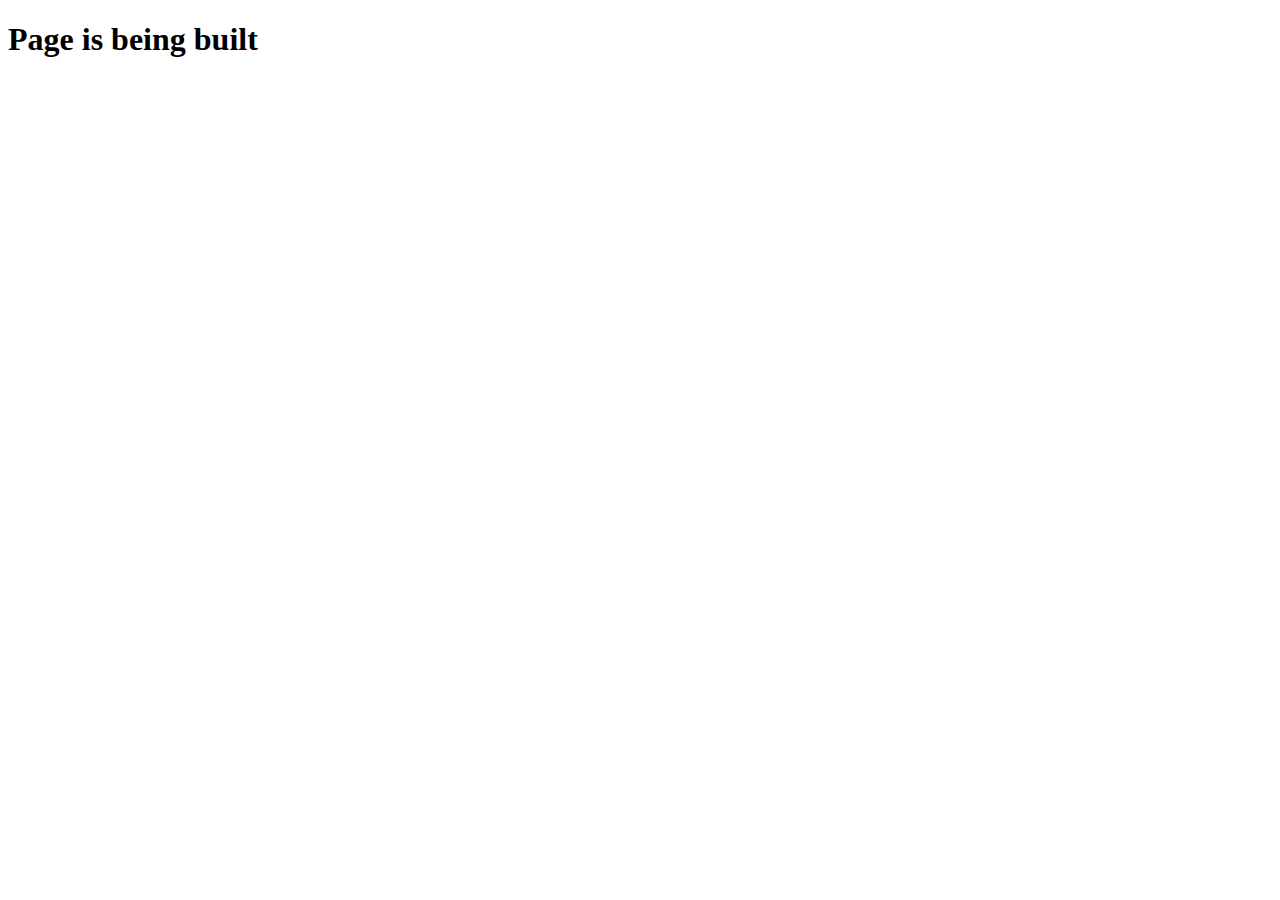
==== index.html @ 02e5e7a4 "Initial commit" ====
<!DOCTYPE html>
<html lang="en">
<head>
    <meta charset="UTF-8">
    <meta name="viewport" content="width=\, initial-scale=1.0">
    <title>Iris</title>
</head>
<body>
    <div class="container">
        <h1>Page is being built</h1>
    </div>
</body>
</html>
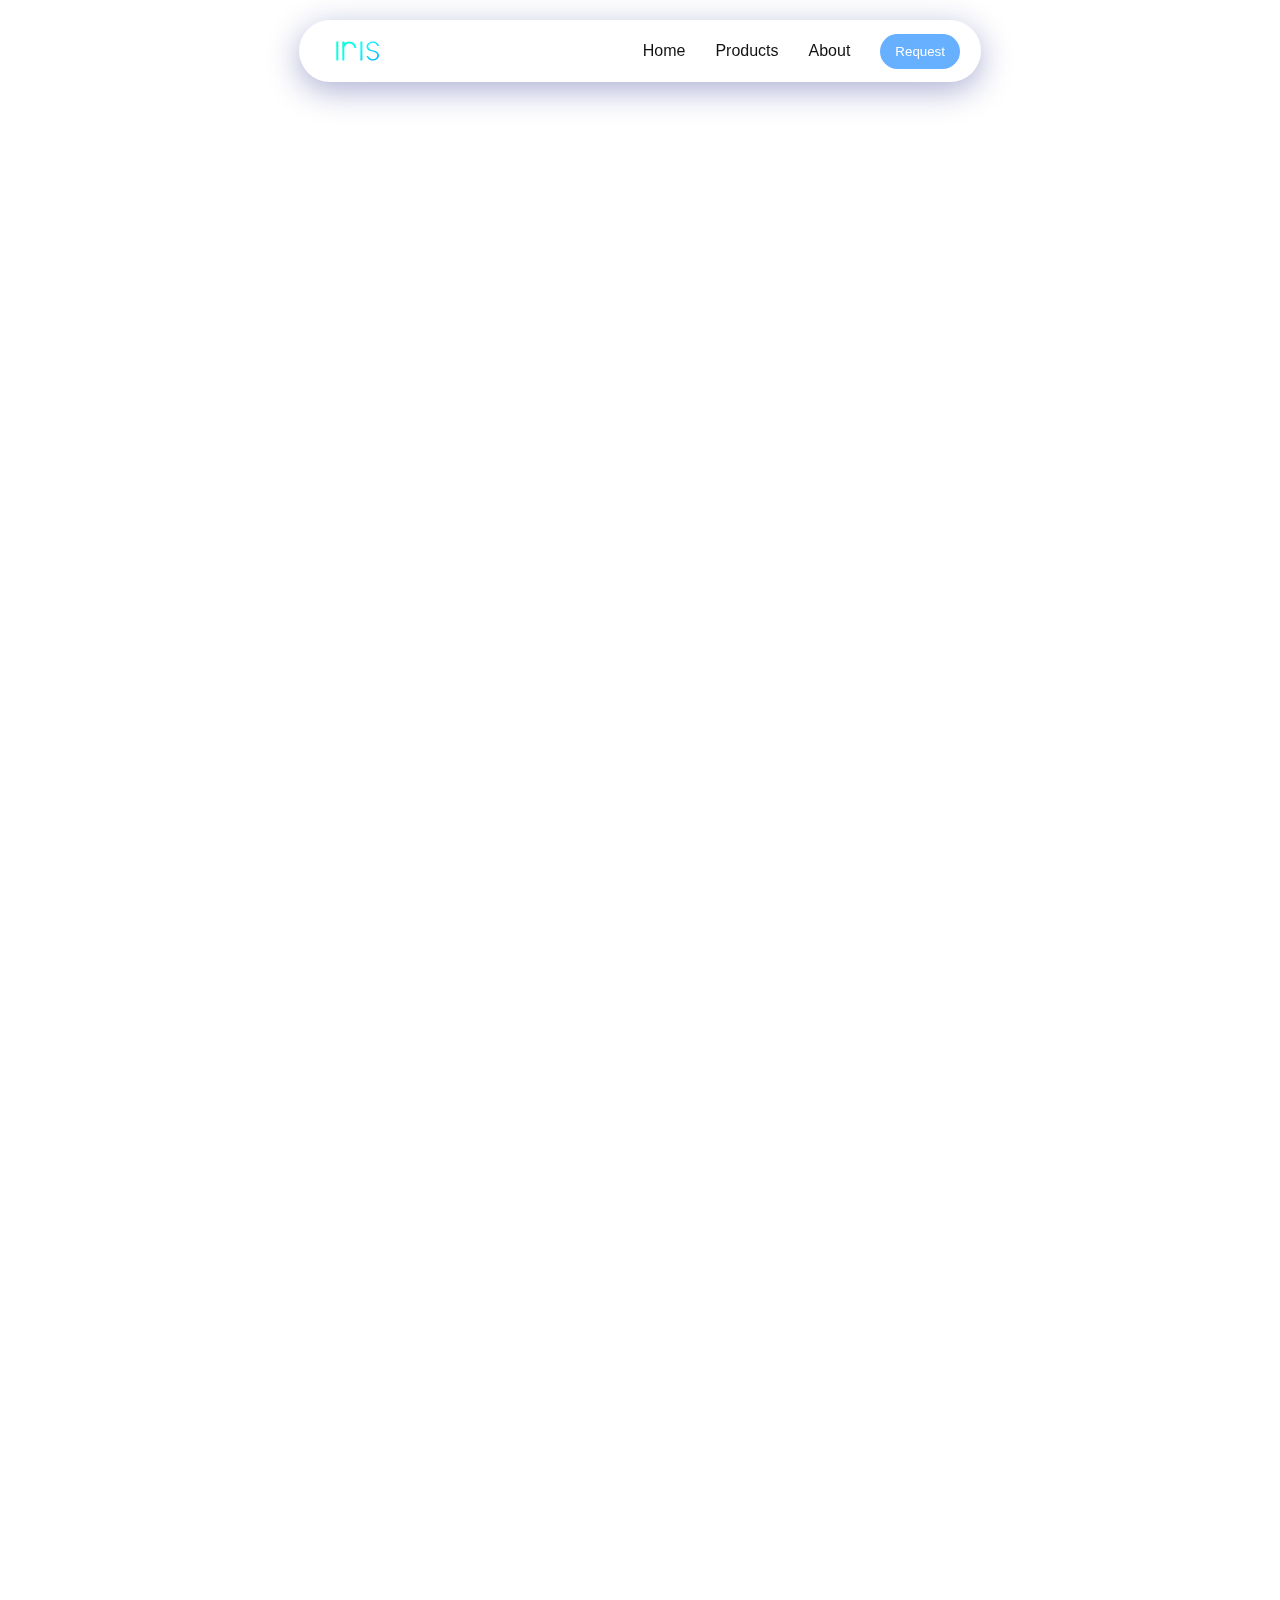
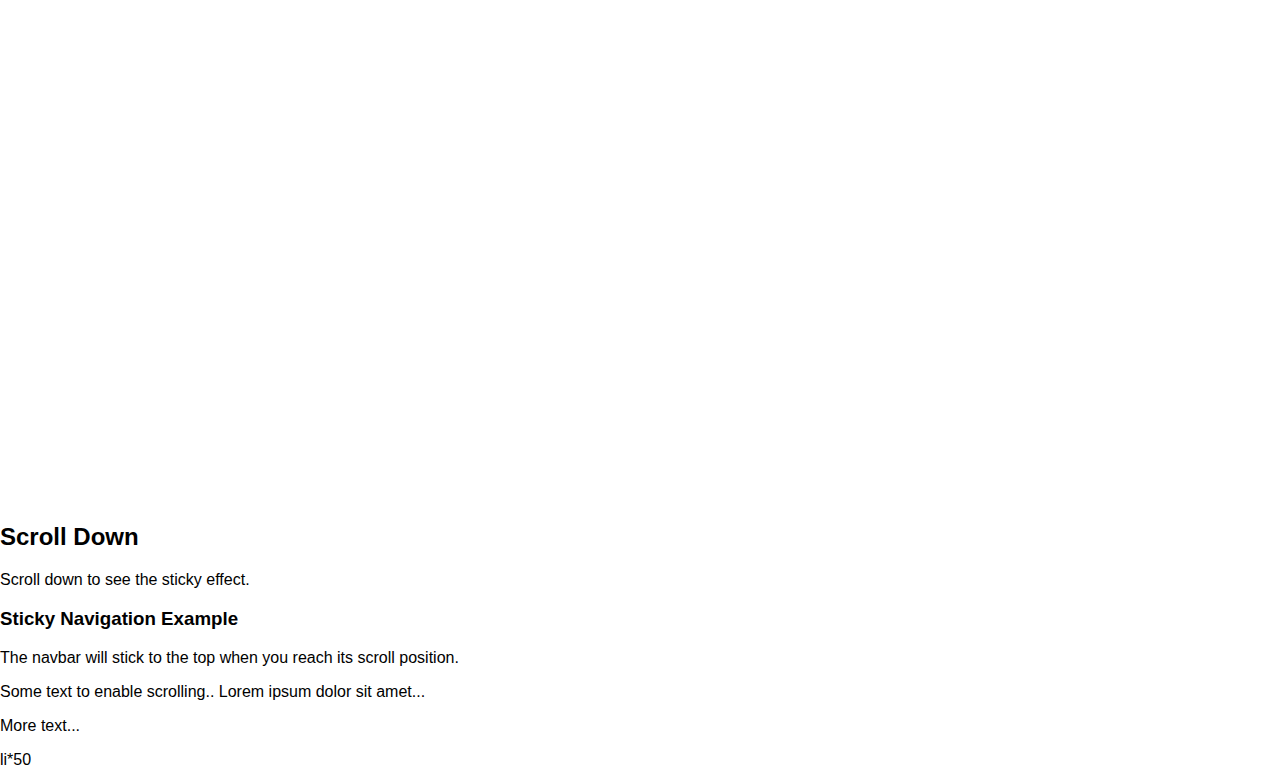
==== commit 95b97775: "feat:added Navbar" ====
--- a/index.html
+++ b/index.html
@@ -1,13 +1,44 @@
 <!DOCTYPE html>
 <html lang="en">
 <head>
-    <meta charset="UTF-8">
-    <meta name="viewport" content="width=\, initial-scale=1.0">
-    <title>Iris</title>
+  <meta charset="UTF-8">
+  <meta name="viewport" content="width=device-width, initial-scale=1.0">
+  <title>Home Page</title>
 </head>
 <body>
-    <div class="container">
-        <h1>Page is being built</h1>
-    </div>
+
+  <!-- Placeholder for the navbar -->
+  <div id="nav-placeholder"></div>
+
+  <!-- Header section -->
+  <div class="header">
+    <h2>Scroll Down</h2>
+    <p>Scroll down to see the sticky effect.</p>
+  </div>
+
+  <!-- Main content section -->
+  <div class="content">
+    <h3>Sticky Navigation Example</h3>
+    <p>The navbar will stick to the top when you reach its scroll position.</p>
+    <p>Some text to enable scrolling.. Lorem ipsum dolor sit amet...</p>
+    <p>More text...</p>
+    li*50
+  </div>
+
+  <script>
+    function loadNavbar() {
+      const xhr = new XMLHttpRequest();
+      xhr.open('GET', 'nav.html', true);
+      xhr.onreadystatechange = function () {
+        if (xhr.readyState === 4 && xhr.status === 200) {
+          document.getElementById('nav-placeholder').innerHTML = xhr.responseText;
+        }
+      };
+      xhr.send();
+    }
+
+    loadNavbar();  // Call this function to load the navbar when the page loads
+  </script>
+
 </body>
-</html>+</html>
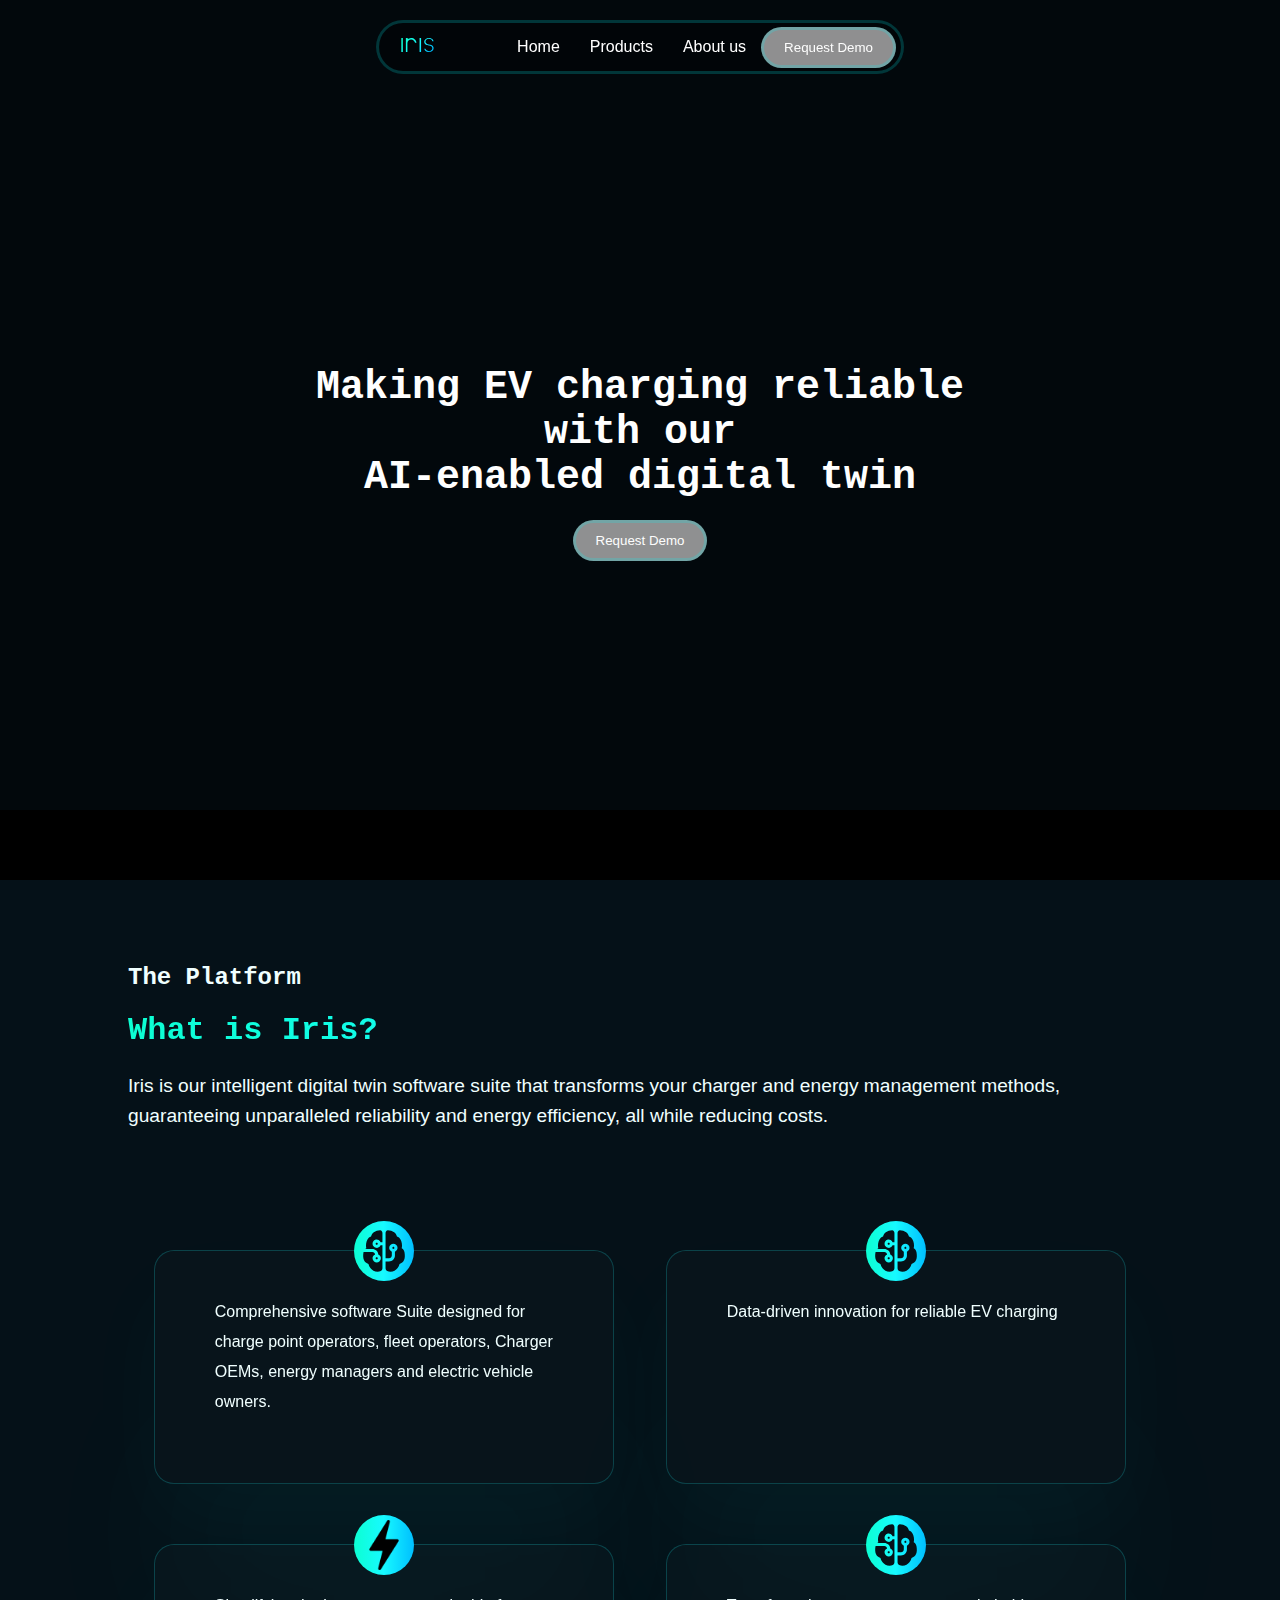
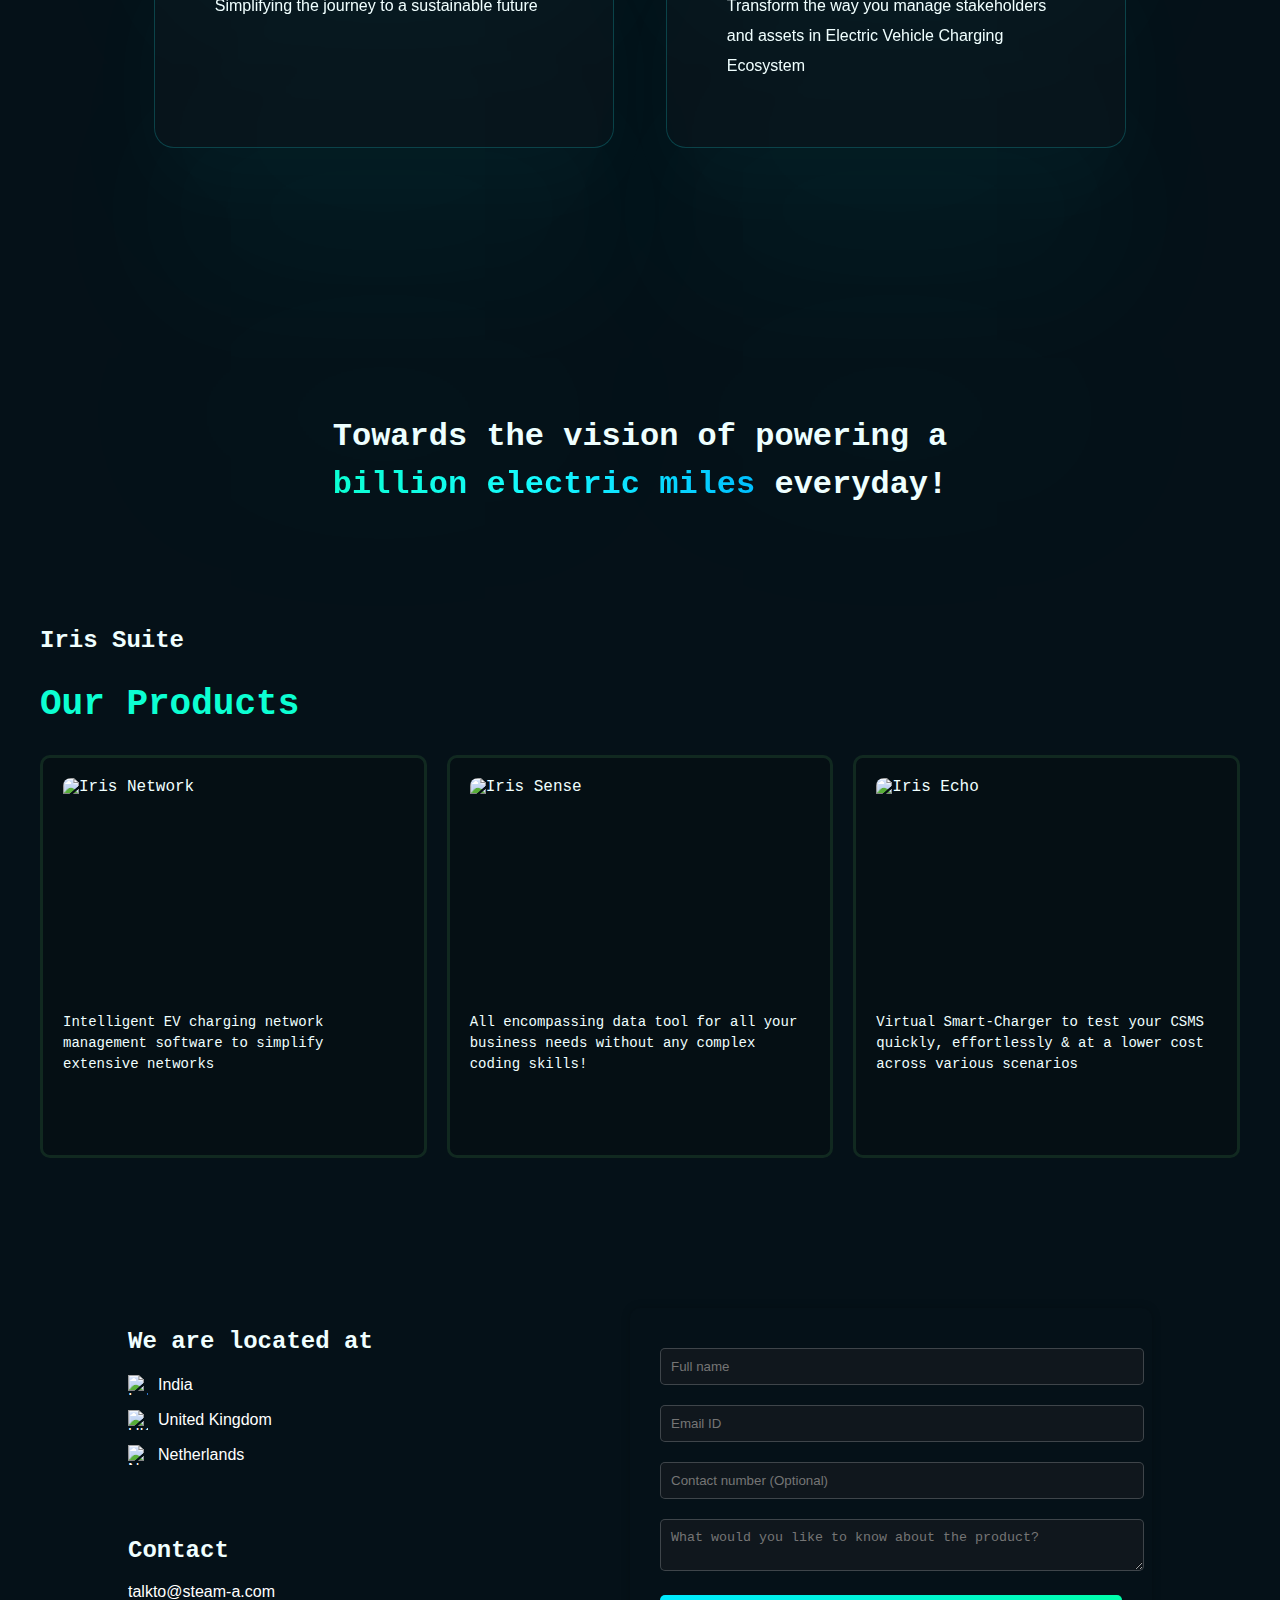
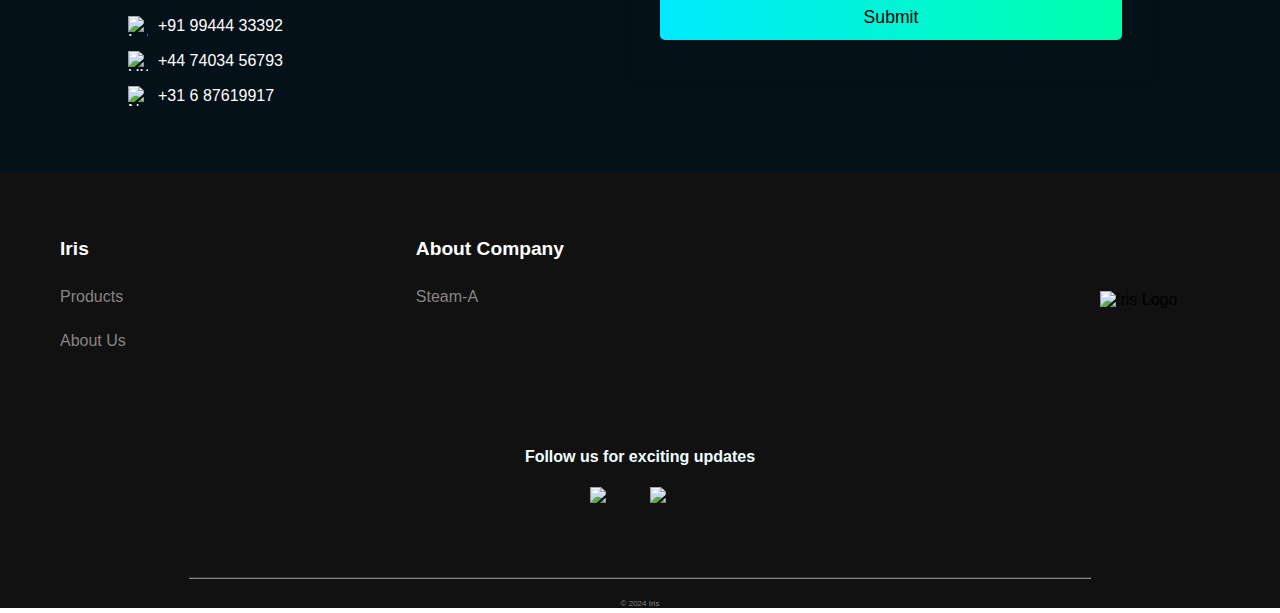
==== commit 2db6ab73: "initial" ====
--- a/index.html
+++ b/index.html
@@ -3,42 +3,760 @@
 <head>
   <meta charset="UTF-8">
   <meta name="viewport" content="width=device-width, initial-scale=1.0">
+  <style>
+    :root {
+      --primary-gradient: linear-gradient(90deg, rgb(12, 255, 210) 0%, rgb(23, 250, 255) 48.65%, rgb(0, 191, 255) 100%);
+      --font-heading: "IBM Plex Mono", monospace;
+      --font-body: "IBM Plex Sans", "IBM Plex Sans Placeholder", sans-serif;
+      --button-gradient: linear-gradient(135deg, #0cffd2 11%, rgb(23, 250, 255) 51.35%, rgb(0, 191, 255) 100%);
+      --font-line-spacing:30px;
+    }
+    body{
+      padding: 0;
+      margin: 0;
+      box-sizing: border-box;
+    }
+
+    .home-container {
+      
+      font-family: var(--font-body);
+      background-color: rgba(5,17,24,255);
+    }
+
+    .navbar {
+      position: fixed;
+      top: 20px;
+      left: 50%;
+      transform: translateX(-50%);
+      display: flex;
+      justify-content: space-between;
+      align-items: center;
+      background-color: rgba(0, 0, 0, 0.325);
+      border: solid;
+      border-color: rgba(2, 249, 254, 0.2);
+      backdrop-filter: blur(10px);
+      -webkit-backdrop-filter: blur(10px);
+      padding: 2px 5px;
+      border-radius: 50px;
+      width: 40%;
+      max-width: 1200px;
+      z-index: 1000;
+    }
+
+    .navbar-left img {
+      height: 30px;
+      width: auto;
+      padding: 5px;
+    }
+    .navbar-right {
+      display: flex;
+      align-items: center;
+    }
+
+    .navbar a {
+      text-decoration: none;
+      color: white;
+      padding: 10px 15px;
+      transition: color 0.3s ease;
+    }
+
+    .navbar a:hover {
+      color: rgba(16, 181, 226, 0.7);
+    }
+
+    .dropdown {
+      position: relative;
+      display: inline-block;
+    }
+
+    .dropdown > a::after {
+      font-size: 0.7em;
+      margin-left: 5px;
+    }
+
+    .dropdown-content {
+      display: none;
+      position: absolute;
+      background-color: rgba(255, 255, 255, 0.1);
+      backdrop-filter: blur(10px);
+      -webkit-backdrop-filter: blur(10px);
+      min-width: 160px;
+      box-shadow: 0 8px 32px 0 rgba(31, 38, 135, 0.37);
+      z-index: 1;
+      border-radius: 5px;
+      overflow: hidden;
+    }
+
+    .dropdown:hover .dropdown-content {
+      display: block;
+    }
+
+    .dropdown-content a {
+      color: white;
+      padding: 12px 16px;
+      text-decoration: none;
+      display: block;
+    }
+
+    .dropdown-content a:hover {
+      background-color: rgba(255, 255, 255, 0.2);
+    }
+
+    .request-button {
+    background-color: rgba(171, 171, 171, 0.836);
+    color: rgb(253, 253, 253);
+    border: none;
+    border: solid;
+    border-color: rgba(2, 249, 254, 0.2);
+    padding: 10px 20px;
+    border-radius: 50px;
+    cursor: pointer;
+    display: inline-flex;
+    align-items: center;
+    transition: all 0.3s ease;
+    overflow: hidden;
+    position: relative;
+  }
+
+  .request-button span {
+    display: inline-block;
+    transition: all 0.3s ease;
+  }
+
+  .request-button .icon {
+    opacity: 0;
+    width: 0;
+    margin-left: 0;
+    transition: all 0.3s ease;
+  }
+
+  .request-button:hover {
+    padding-right: 20px;
+    background-image: var(--button-gradient); 
+    }
+
+  .request-button:hover .icon {
+    opacity: 1;
+    width: 20px;
+    margin-left: 10px;
+  }
+
+
+    .hero-section {
+      position: relative;
+      height: 100vh;
+      width: 100%;
+      background-image: url('https://framerusercontent.com/images/oC0GHJxu7cD4LXmigSIcGUKL8M.png');
+      background-size: cover;
+      background-position: center;
+      background-repeat: no-repeat;
+      display: flex;
+      justify-content: center;
+      align-items: center;
+      text-align: center;
+    }
+
+    .hero-section::before {
+      content: "";
+      position: absolute;
+      top: 0;
+      left: 0;
+      width: 100%;
+      height: 100%;
+      background: rgba(0, 0, 0, 0.5);
+      z-index: 1;
+    }
+
+    .hero-section::after {
+      content: "";
+      position: absolute;
+      bottom: 0;
+      left: 0;
+      width: 100%;
+      height: 10%;
+      background: rgb(0, 0, 0);
+      z-index: 2;
+    }
+
+    .hero-content {
+      position: relative;
+      z-index: 3;
+      color: white;
+      text-align: center;
+      padding: 0 20%;
+      max-width: 80%;
+    }
+
+    .hero-content h1 {
+      font-size: 2.5rem;
+      margin-bottom: 20px;
+      font-family: var(--font-heading);
+    }
+
+  .content-section {
+  position: relative;
+  background-color: rgba(5,17,24,255);
+  padding: 5% 10%;
+  z-index: 3;
+  margin-top: -20px; /* To slightly overlap with hero-section */
+}
+
+.content-section p {
+  font-size: 1.2rem;
+}
+.content-section h1,h2{
+  font-family: var(--font-heading);
+  color: azure;
+}
+.content-section h1 {
+  font-family: var(--font-heading);
+  background: var(--primary-gradient); /* Apply the gradient */
+  -webkit-background-clip: text; /* Ensures gradient is clipped to text */
+  -webkit-text-fill-color: transparent; /* Make text color transparent to show the gradient */
+}
+
+.content-section p{
+  font-family: var(--font-body);
+  color: azure;
+  line-height: var(--font-line-spacing);
+}
+.product-container {
+  padding: 100px 0px;
+  display: grid;
+  grid-template-columns: repeat(2, 1fr);
+  row-gap: 60px;
+  justify-items: center; /* Center cards horizontally */
+}
+
+.product-card {
+  width: 70%;
+  background: rgba(211, 211, 211, 0.019); /* Glass effect */
+  backdrop-filter: blur(10px);
+  -webkit-backdrop-filter: blur(10px);
+  border-radius: 20px;
+  padding: 50px;
+  box-shadow: 0 41px 90px #08f8fe08, 0 164px 164px #08f8fe08, 0 368px 221px #08f8fe05, 0 655px 262px #08f8fe00, 0 1023px 287px #08f8fe00; /* New box shadow */
+  color: white;
+  transition: transform 0.3s ease;
+  line-height: var(--font-line-spacing);
+  border: 1px solid rgba(23, 250, 255, 0.2); /* Border color */
+}
+
+.product-card:hover {
+  transform: scale(1.05);
+}
+
+.card-icon {
+  width: max-content;
+  height: max-content;
+  margin: 0 auto 10px;
+  margin-top: -80px;
+  border-radius: 50%;
+  background-image: var(--primary-gradient);
+  display: flex;
+  justify-content: center;
+  align-items: center;
+}
+
+.card-icon img {
+  width: 50px;
+  height: 50px;
+  padding: 5px;
+}
+
+.card-content p {
+  font-size: 1rem;
+  padding: 0 10px;
+}
+.bus-container{
+  background-color: rgba(5,17,24,255);
+  padding: 80px 300px;
+  text-align: center;
+  font-family: var(--font-heading);
+  font-weight: 400;
+  line-height: 3rem;
+  color: azure;
+}
+.bus-container span{
+  font-family: var(--font-heading);
+  background: var(--primary-gradient); /* Apply the gradient */
+  -webkit-background-clip: text; /* Ensures gradient is clipped to text */
+  -webkit-text-fill-color: transparent; /* Make text color transparent to show the gradient */
+
+}
+
+      .suite-container {
+            max-width: 1200px;
+            margin: 0 auto;
+        }
+
+        .suite-title {
+            font-size: 24px;
+            margin-bottom: 10px;
+            font-family: var(--font-heading);
+            color: azure;
+        }
+
+        .suite-subtitle {
+            font-size: 36px;
+            color: #0cffd2;
+            margin-bottom: 30px;
+            font-family: var(--font-heading);
+            background-color: var(--primary-gradient);
+        }
+
+        .suite-cards {
+            display: flex;
+            gap: 20px;
+            justify-content: space-between;
+        }
+
+        .suite-card{
+            background-color: #0707072c;
+            border-radius: 10px;
+            padding: 20px;
+            width: calc(33.33% - 14px);
+            transition: all 0.3s ease;
+            display: flex;
+            flex-direction: column;
+            position: relative;
+            overflow: hidden;
+            border: solid;
+            border-color:rgba(72, 151, 84, 0.2);
+
+        }
+
+        .suite-card-content {
+            flex-grow: 1;
+            display: flex;
+            flex-direction: column;
+            font-family: var(--font-heading);
+            color: azure;
+        }
+
+        .suite-card-image {
+            width: 100%;
+            height: 200px;
+            object-fit: contain;
+            border-radius: 8px;
+            margin-bottom: 20px;
+        }
+
+        .suite-card-description {
+            font-size: 14px;
+            line-height: 1.5;
+            margin-bottom: 60px;
+        }
+
+        .suite-button {
+            color: rgb(1, 1, 1);
+            font-family: var(--font-body);
+            font-weight: 400;
+            font-size: large;
+            border: solid 1px rgba(2, 249, 254, 0.2);
+            padding: 10px 20px;
+            border-radius: 50px;
+            cursor: pointer;
+            display: inline-flex;
+            align-items: center;
+            justify-content: center;
+            transition: all 0.3s ease;
+            overflow: hidden;
+            position: absolute;
+            bottom: -50px;
+            left: 20px;
+            right: 20px;
+            text-decoration: none;
+            box-shadow: rgba(8, 248, 254, 0.1) 0px 4px 9px 0px, rgba(8, 248, 254, 0.09) 0px 16px 16px 0px, rgba(8, 248, 254, 0.05) 0px 35px 21px 0px, rgba(8, 248, 254, 0.01) 0px 62px 25px 0px, rgba(8, 248, 254, 0) 0px 98px 27px 0px;;
+        }
+
+        .suite-button span {
+            display: inline-block;
+            transition: all 0.3s ease;
+        }
+
+        .suite-button .icon {
+            opacity: 0;
+            width: 0;
+            margin-left: 0;
+            transition: all 0.3s ease;
+        }
+
+        .suite-card:hover .suite-button {
+            bottom: 20px;
+            padding-right: 40px;
+            background-image: var(--button-gradient);
+        }
+
+        .suite-card:hover .suite-button .icon {
+            opacity: 1;
+            width: 20px;
+            margin-left: 10px;
+        }
+
+        @media (max-width: 768px) {
+            .suite-cards {
+                flex-direction: column;
+            }
+
+            .suite-card {
+                width: 100%;
+            }
+        }
+        .footer-container{
+          background-color: #111;
+        }
+        footer {
+      background-color: #111111;
+      padding: 40px;
+      display: flex;
+      justify-content:space-between;
+      align-items: center;
+      flex-wrap: wrap;
+    }
+.footersec{
+  display: flex;
+  justify-content:space-between;
+  gap:250px;
+}
+    .footer-section {
+      display: flex;
+      flex-direction: column;
+      margin: 0 20px;
+    }
+
+    .footer-section h4 {
+      color: #FFFFFF;
+      margin-bottom: 10px;
+      font-size: 1.2rem;
+    }
+    
+    .footer-section a {
+      color: #888484;
+      text-decoration: none;
+      margin-bottom: 8px;
+      transition: color 0.3s ease;
+    }
+
+    .footer-section a:hover {
+      color: #ffffff;
+    }
+
+    .social-icons {
+      display: flex;
+      justify-content: center;
+      margin: 20px 0;
+    }
+
+    .social-icons a {
+      display: flex;
+      align-items: center;
+      justify-content: center;
+      width: 40px;
+      height: 40px;
+      color: #111111;
+      border-radius: 8px;
+      margin: 0 10px;
+      text-decoration: none;
+      transition: background-color 0.3s ease;
+    }
+
+    .social-icons a img {
+      width: 40px;
+      height: 40px;
+    }
+
+    .footer-bottom {
+      text-align: center;
+      margin-top: 20px;
+      color: #888484;
+      font-size: 0.5rem;
+    }
+
+    .logo img {
+      width: 120px;
+      margin-bottom: 10px;
+      padding-top: 40px;;
+    }
+
+    .followus-section {
+      text-align: center;
+      color: azure;
+      margin: 50px 0;
+      
+    }
+
+    hr {
+      width: 900px;
+      margin: 20px auto;
+      border-color: #888484;
+    }
+
+    .location-container {
+            padding-top:100px;
+            display: flex;
+            justify-content: space-between;
+            align-items: flex-start;
+            width: 80%;
+            margin: 50px auto;
+            gap: 40px;
+        }
+
+        .outer-loc {
+            width: 100%;
+        }
+
+        .location-details {
+            font-size: 1rem;
+            color: rgba(0, 255, 170, 0.9);
+            flex: 1;
+        }
+
+        .location-details ul {
+            list-style: none;
+            padding: 0;
+        }
+
+        .location-details li {
+            display: flex;
+            align-items: center;
+            margin-bottom: 15px;
+            font-size: 1rem;
+        }
+
+        .location-details li img {
+            margin-right: 10px;
+            width: 20px;
+            height: 20px;
+        }
+
+        .contact-form {
+            padding: 30px;
+            border-radius: 10px;
+            width: 400px;
+            box-shadow: 0 0 10px rgba(0, 0, 0, 0.2);
+            flex: 1;
+        }
+
+        .contact-form input, .contact-form textarea {
+            width: 100%;
+            padding: 10px;
+            margin: 10px 0;
+            border: 1px solid rgba(255, 255, 255, 0.2);
+            border-radius: 5px;
+            background-color: #10171d;
+            color: #fff;
+        }
+
+        li {
+            color: white;
+        }
+
+        .contact-form input[type="submit"] {
+            background: linear-gradient(90deg, #00eaff, #00ffaa);
+            border: none;
+            color: #000;
+            cursor: pointer;
+            font-size: 1.1rem;
+            padding: 12px;
+            transition: 0.3s ease;
+        }
+
+        .contact-form input[type="submit"]:hover {
+            opacity: 0.8;
+        }
+</style>
   <title>Home Page</title>
 </head>
 <body>
-
-  <!-- Placeholder for the navbar -->
-  <div id="nav-placeholder"></div>
-
-  <!-- Header section -->
-  <div class="header">
-    <h2>Scroll Down</h2>
-    <p>Scroll down to see the sticky effect.</p>
+  <div class="home-container">
+    <nav class="navbar">
+      <div class="navbar-left">
+        <img src="./iris-logo.svg" alt="Iris Logo">
+      </div>
+      <div class="navbar-right">
+        <a href="#">Home</a>
+        <div class="dropdown">
+          <a href="#">Products</a>
+          <div class="dropdown-content">
+            <a href="./network.html">Network</a>
+            <a href="./echo.html">Echo</a>
+            <a href="./sense.html">Sense</a>
+          </div>
+        </div>
+        <a href="./about">About us</a>
+        <button class="request-button">
+          Request Demo
+          <img src="./up-right-arrow.png" alt="" class="icon">
+        </button>
+        
+      </div>
+    </nav>
+  
+    <div class="hero-section">
+      <div class="hero-content">
+        <h1>Making EV charging reliable with our <br>AI-enabled digital twin</h1>
+        <button class="request-button">
+          Request Demo
+          <img src="./up-right-arrow.png" alt="" class="icon">
+        </button>
+      </div>
+    </div>
+  
+    <div class="content-section">
+      <h2>The Platform</h2>
+      <h1>What is Iris?</h1>
+      <p>Iris is our intelligent digital twin software suite that transforms your charger and energy management methods, guaranteeing unparalleled reliability and energy efficiency, all while reducing costs.</p>
+      <div class="product-container">
+        <div class="product-card">
+          <div class="card-icon">
+            <img src="./brain.svg" alt="Icon 1">
+          </div>
+          <div class="card-content">
+            <p>Comprehensive software Suite designed for charge point operators, fleet operators, Charger OEMs, energy managers and electric vehicle owners.</p>
+          </div>
+        </div>
+      
+        <div class="product-card">
+          <div class="card-icon">
+            <img src="./brain.svg" alt="Icon 2">
+          </div>
+          <div class="card-content">
+            <p>Data-driven innovation for reliable EV charging</p>
+          </div>
+        </div>
+      
+        <div class="product-card">
+          <div class="card-icon">
+            <img src="./thunder.png" alt="Icon 3">
+          </div>
+          <div class="card-content">
+            <p>Simplifying the journey to a sustainable future</p>
+          </div>
+        </div>
+      
+        <div class="product-card">
+          <div class="card-icon">
+            <img src="./brain.svg" alt="Icon 4">
+          </div>
+          <div class="card-content">
+            <p>Transform the way you manage stakeholders and assets in Electric Vehicle Charging Ecosystem</p>
+          </div>
+        </div>
+      </div>
+    </div>
+  
+      
+      <div class="bus-container">
+        <h1>Towards the vision of powering a <span>billion electric miles</span> everyday!</h1>
+      </div>
+  
+      <div class="suite-container">
+        <h1 class="suite-title">Iris Suite</h1>
+        <h2 class="suite-subtitle">Our Products</h2>
+        <div class="suite-cards">
+            <div class="suite-card">
+                <div class="suite-card-content">
+                    <img src="https://framerusercontent.com/images/3ZjJBrQRynebqnDloPzr1NTnkS8.png?scale-down-to=512" alt="Iris Network" class="suite-card-image">
+                    <p class="suite-card-description">Intelligent EV charging network management software to simplify extensive networks</p>
+                </div>
+                <a href="#" class="suite-button">
+                    <span>Know More</span>
+                    <span class="icon">→</span>
+                </a>
+            </div>
+            <div class="suite-card">
+                <div class="suite-card-content">
+                    <img src="https://framerusercontent.com/images/sAnE2Efd7nCl7cxRsIjH9eAwfDk.png?scale-down-to=512" alt="Iris Sense" class="suite-card-image">
+                    <p class="suite-card-description">All encompassing data tool for all your business needs without any complex coding skills!</p>
+                </div>
+                <a href="#" class="suite-button">
+                    <span>Know More</span>
+                    <span class="icon">→</span>
+                </a>
+            </div>
+            <div class="suite-card">
+                <div class="suite-card-content">
+                    <img src="https://framerusercontent.com/images/ojKHemUQhQy2DN9fGTRaXk7aaw.png?scale-down-to=512" alt="Iris Echo" class="suite-card-image">
+                    <p class="suite-card-description">Virtual Smart-Charger to test your CSMS quickly, effortlessly & at a lower cost across various scenarios</p>
+                </div>
+                <a href="#" class="suite-button">
+                    <span>Know More</span>
+                    <span class="icon">→</span>
+                </a>
+            </div>
+        </div>
+    </div>
+  
+    <div class="outer-loc">
+      <div class="location-container">
+          <!-- Location Details -->
+          <div class="location-details">
+              <h2>We are located at</h2>
+              <ul>
+                  <li><img src="https://imgs.search.brave.com/ywcbp8H7-vZYh8tin87bRtNsdAmFnwfLMhQJn3AUeeY/rs:fit:500:0:0:0/g:ce/aHR0cHM6Ly9teXF1/b3Rlc2NsdWIuY29t/L3dwLWNvbnRlbnQv/dXBsb2Fkcy8yMDE3/LzA4L0luZGlhbi1G/bGFnLmpwZw" alt="India Flag"> India</li>
+                  <li><img src="https://imgs.search.brave.com/aRZH2sj_HFZNlWeBc_KmQHlqyY0akUk8MSUwOhToGL0/rs:fit:500:0:0:0/g:ce/aHR0cHM6Ly90My5m/dGNkbi5uZXQvanBn/LzAwLzU1LzkzLzU0/LzM2MF9GXzU1OTM1/NDU1X0trRmt1UHg2/bUxWTFVGVFFaUkJ1/UlRhejhBM3p4VHg4/LmpwZw" alt="UK Flag"> United Kingdom</li>
+                  <li><img src="https://imgs.search.brave.com/6KVKUBHzYW59rDIM1pm3wGt_rIjaOPaSl5El0i7jkjQ/rs:fit:500:0:0:0/g:ce/aHR0cHM6Ly90NC5m/dGNkbi5uZXQvanBn/LzAxLzMxLzM3LzYz/LzM2MF9GXzEzMTM3/NjM5Ml9GekF3OGRK/ZU02NFBaMlBNVWJI/bzBYZVV4SloxUzlD/WS5qcGc" alt="Netherlands Flag"> Netherlands</li>
+              </ul><br><br>
+              <h2>Contact</h2>
+              <ul>
+                  <li>talkto@steam-a.com</li>
+                  <li><img src="https://imgs.search.brave.com/ywcbp8H7-vZYh8tin87bRtNsdAmFnwfLMhQJn3AUeeY/rs:fit:500:0:0:0/g:ce/aHR0cHM6Ly9teXF1/b3Rlc2NsdWIuY29t/L3dwLWNvbnRlbnQv/dXBsb2Fkcy8yMDE3/LzA4L0luZGlhbi1G/bGFnLmpwZw" alt="India Flag"> +91 99444 33392</li>
+                  <li><img src="https://imgs.search.brave.com/aRZH2sj_HFZNlWeBc_KmQHlqyY0akUk8MSUwOhToGL0/rs:fit:500:0:0:0/g:ce/aHR0cHM6Ly90My5m/dGNkbi5uZXQvanBn/LzAwLzU1LzkzLzU0/LzM2MF9GXzU1OTM1/NDU1X0trRmt1UHg2/bUxWTFVGVFFaUkJ1/UlRhejhBM3p4VHg4/LmpwZw" alt="UK Flag"> +44 74034 56793</li>
+                  <li><img src="https://imgs.search.brave.com/6KVKUBHzYW59rDIM1pm3wGt_rIjaOPaSl5El0i7jkjQ/rs:fit:500:0:0:0/g:ce/aHR0cHM6Ly90NC5m/dGNkbi5uZXQvanBn/LzAxLzMxLzM3LzYz/LzM2MF9GXzEzMTM3/NjM5Ml9GekF3OGRK/ZU02NFBaMlBNVWJI/bzBYZVV4SloxUzlD/WS5qcGc" alt="Netherlands Flag"> +31 6 87619917</li>
+              </ul>
+          </div>
+          <!-- Contact Form -->
+          <div class="contact-form">
+              <form>
+                  <input type="text" placeholder="Full name" required>
+                  <input type="email" placeholder="Email ID" required>
+                  <input type="tel" placeholder="Contact number (Optional)">
+                  <textarea placeholder="What would you like to know about the product?" required></textarea>
+                  <input type="submit" value="Submit">
+              </form>
+          </div>
+      </div>
   </div>
-
-  <!-- Main content section -->
-  <div class="content">
-    <h3>Sticky Navigation Example</h3>
-    <p>The navbar will stick to the top when you reach its scroll position.</p>
-    <p>Some text to enable scrolling.. Lorem ipsum dolor sit amet...</p>
-    <p>More text...</p>
-    li*50
+  
+  <div class="footer-container">
+    <footer>
+      <div class="footersec">
+      <div class="footer-section">
+        <h4>Iris</h4><br>
+        <a href="#">Products</a><br>
+        <a href="#">About Us</a>
+      </div>
+  
+      <div class="footer-section">
+        <h4>About Company</h4><br>
+        <a href="#">Steam-A</a>
+      </div>
+    </div>
+      <div class="footer-section logo">
+        <img src="https://framerusercontent.com/images/oqiu5dLDvX6VkNsoUa85e6KfZes.png?scale-down-to=512" alt="Iris Logo">
+      </div>
+    </footer>
+  
+    <div class="followus-section">
+      <h4>Follow us for exciting updates</h4>
+      <div class="social-icons">
+        <a href="#"><img src="https://cdn-icons-png.flaticon.com/128/747/747562.png" alt="Instagram"></a>
+        <a href="#"><img src="https://cdn-icons-png.flaticon.com/128/1384/1384171.png" alt="LinkedIn"></a>
+      </div>
+    </div>
+  
+    <hr>
+  
+    <div class="footer-bottom">
+      © 2024 Iris
+    </div>
   </div>
-
-  <script>
-    function loadNavbar() {
-      const xhr = new XMLHttpRequest();
-      xhr.open('GET', 'nav.html', true);
-      xhr.onreadystatechange = function () {
-        if (xhr.readyState === 4 && xhr.status === 200) {
-          document.getElementById('nav-placeholder').innerHTML = xhr.responseText;
-        }
-      };
-      xhr.send();
-    }
-
-    loadNavbar();  // Call this function to load the navbar when the page loads
-  </script>
-
+  </div>
+
+
+
+
+  
 </body>
-</html>
+</html>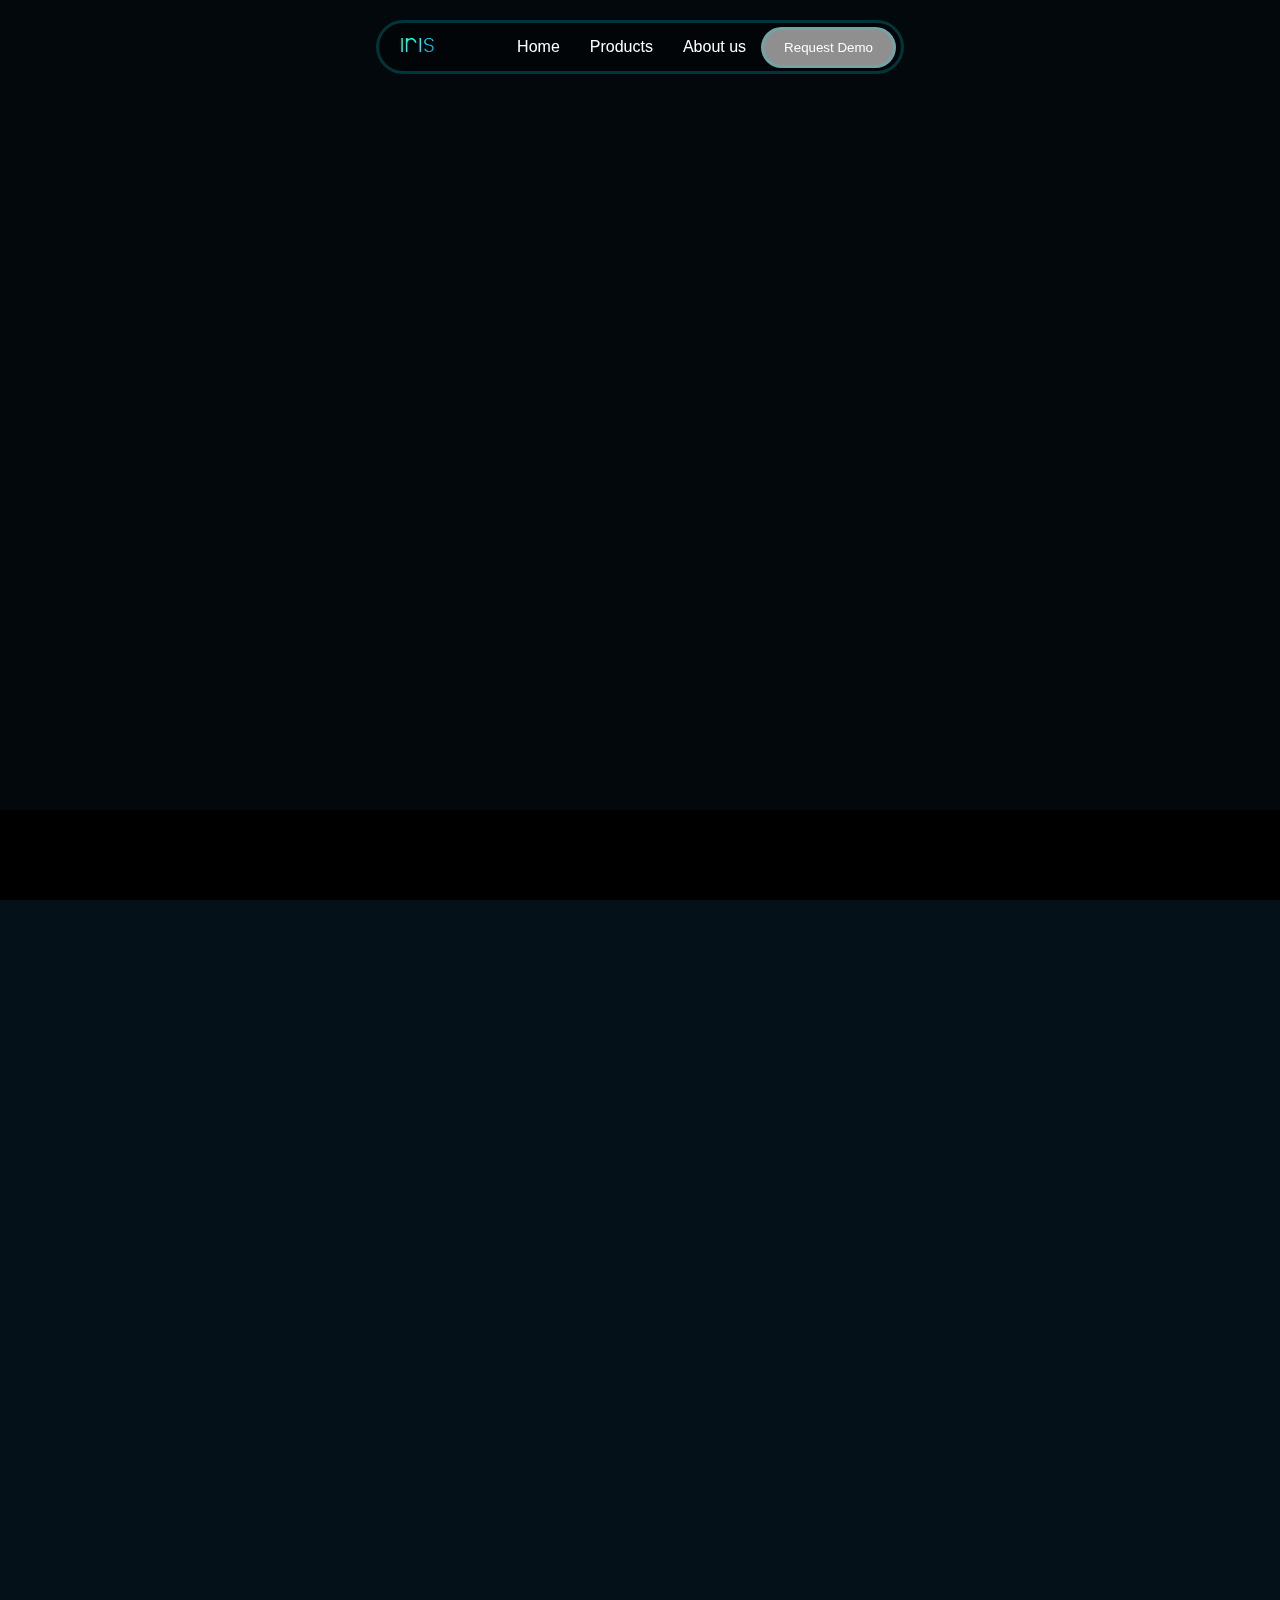
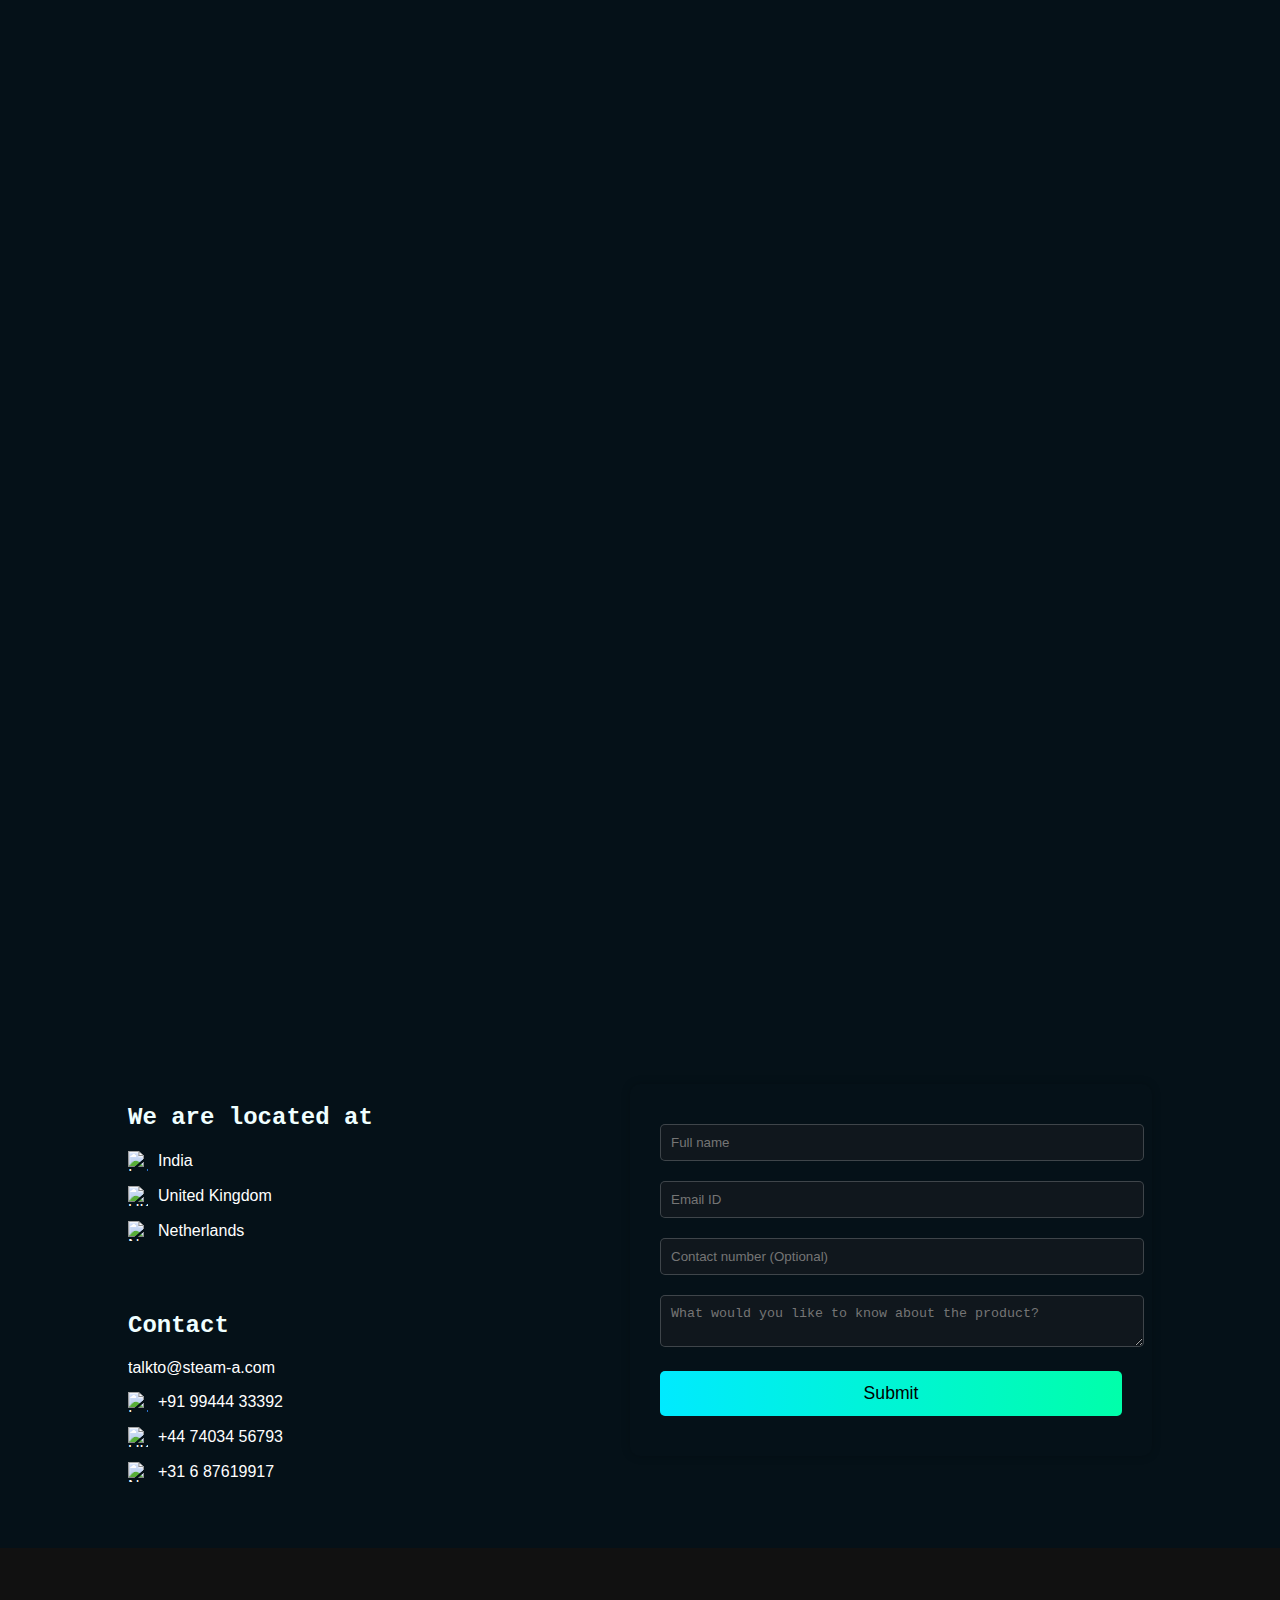
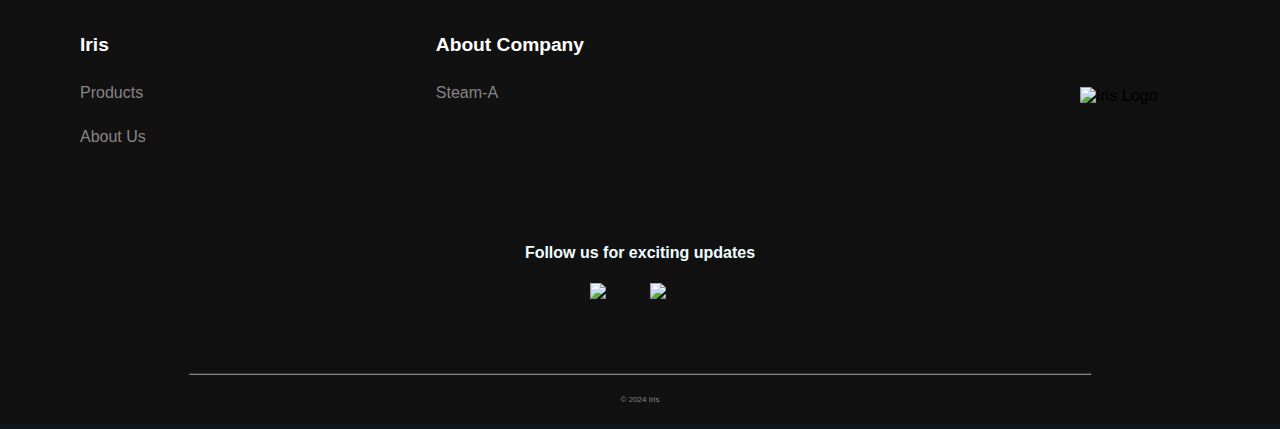
==== commit bfe7248a: "Added for the assessment" ====
--- a/index.html
+++ b/index.html
@@ -3,570 +3,11 @@
 <head>
   <meta charset="UTF-8">
   <meta name="viewport" content="width=device-width, initial-scale=1.0">
-  <style>
-    :root {
-      --primary-gradient: linear-gradient(90deg, rgb(12, 255, 210) 0%, rgb(23, 250, 255) 48.65%, rgb(0, 191, 255) 100%);
-      --font-heading: "IBM Plex Mono", monospace;
-      --font-body: "IBM Plex Sans", "IBM Plex Sans Placeholder", sans-serif;
-      --button-gradient: linear-gradient(135deg, #0cffd2 11%, rgb(23, 250, 255) 51.35%, rgb(0, 191, 255) 100%);
-      --font-line-spacing:30px;
-    }
-    body{
-      padding: 0;
-      margin: 0;
-      box-sizing: border-box;
-    }
-
-    .home-container {
-      
-      font-family: var(--font-body);
-      background-color: rgba(5,17,24,255);
-    }
-
-    .navbar {
-      position: fixed;
-      top: 20px;
-      left: 50%;
-      transform: translateX(-50%);
-      display: flex;
-      justify-content: space-between;
-      align-items: center;
-      background-color: rgba(0, 0, 0, 0.325);
-      border: solid;
-      border-color: rgba(2, 249, 254, 0.2);
-      backdrop-filter: blur(10px);
-      -webkit-backdrop-filter: blur(10px);
-      padding: 2px 5px;
-      border-radius: 50px;
-      width: 40%;
-      max-width: 1200px;
-      z-index: 1000;
-    }
-
-    .navbar-left img {
-      height: 30px;
-      width: auto;
-      padding: 5px;
-    }
-    .navbar-right {
-      display: flex;
-      align-items: center;
-    }
-
-    .navbar a {
-      text-decoration: none;
-      color: white;
-      padding: 10px 15px;
-      transition: color 0.3s ease;
-    }
-
-    .navbar a:hover {
-      color: rgba(16, 181, 226, 0.7);
-    }
-
-    .dropdown {
-      position: relative;
-      display: inline-block;
-    }
-
-    .dropdown > a::after {
-      font-size: 0.7em;
-      margin-left: 5px;
-    }
-
-    .dropdown-content {
-      display: none;
-      position: absolute;
-      background-color: rgba(255, 255, 255, 0.1);
-      backdrop-filter: blur(10px);
-      -webkit-backdrop-filter: blur(10px);
-      min-width: 160px;
-      box-shadow: 0 8px 32px 0 rgba(31, 38, 135, 0.37);
-      z-index: 1;
-      border-radius: 5px;
-      overflow: hidden;
-    }
-
-    .dropdown:hover .dropdown-content {
-      display: block;
-    }
-
-    .dropdown-content a {
-      color: white;
-      padding: 12px 16px;
-      text-decoration: none;
-      display: block;
-    }
-
-    .dropdown-content a:hover {
-      background-color: rgba(255, 255, 255, 0.2);
-    }
-
-    .request-button {
-    background-color: rgba(171, 171, 171, 0.836);
-    color: rgb(253, 253, 253);
-    border: none;
-    border: solid;
-    border-color: rgba(2, 249, 254, 0.2);
-    padding: 10px 20px;
-    border-radius: 50px;
-    cursor: pointer;
-    display: inline-flex;
-    align-items: center;
-    transition: all 0.3s ease;
-    overflow: hidden;
-    position: relative;
-  }
-
-  .request-button span {
-    display: inline-block;
-    transition: all 0.3s ease;
-  }
-
-  .request-button .icon {
-    opacity: 0;
-    width: 0;
-    margin-left: 0;
-    transition: all 0.3s ease;
-  }
-
-  .request-button:hover {
-    padding-right: 20px;
-    background-image: var(--button-gradient); 
-    }
-
-  .request-button:hover .icon {
-    opacity: 1;
-    width: 20px;
-    margin-left: 10px;
-  }
-
-
-    .hero-section {
-      position: relative;
-      height: 100vh;
-      width: 100%;
-      background-image: url('https://framerusercontent.com/images/oC0GHJxu7cD4LXmigSIcGUKL8M.png');
-      background-size: cover;
-      background-position: center;
-      background-repeat: no-repeat;
-      display: flex;
-      justify-content: center;
-      align-items: center;
-      text-align: center;
-    }
-
-    .hero-section::before {
-      content: "";
-      position: absolute;
-      top: 0;
-      left: 0;
-      width: 100%;
-      height: 100%;
-      background: rgba(0, 0, 0, 0.5);
-      z-index: 1;
-    }
-
-    .hero-section::after {
-      content: "";
-      position: absolute;
-      bottom: 0;
-      left: 0;
-      width: 100%;
-      height: 10%;
-      background: rgb(0, 0, 0);
-      z-index: 2;
-    }
-
-    .hero-content {
-      position: relative;
-      z-index: 3;
-      color: white;
-      text-align: center;
-      padding: 0 20%;
-      max-width: 80%;
-    }
-
-    .hero-content h1 {
-      font-size: 2.5rem;
-      margin-bottom: 20px;
-      font-family: var(--font-heading);
-    }
-
-  .content-section {
-  position: relative;
-  background-color: rgba(5,17,24,255);
-  padding: 5% 10%;
-  z-index: 3;
-  margin-top: -20px; /* To slightly overlap with hero-section */
-}
-
-.content-section p {
-  font-size: 1.2rem;
-}
-.content-section h1,h2{
-  font-family: var(--font-heading);
-  color: azure;
-}
-.content-section h1 {
-  font-family: var(--font-heading);
-  background: var(--primary-gradient); /* Apply the gradient */
-  -webkit-background-clip: text; /* Ensures gradient is clipped to text */
-  -webkit-text-fill-color: transparent; /* Make text color transparent to show the gradient */
-}
-
-.content-section p{
-  font-family: var(--font-body);
-  color: azure;
-  line-height: var(--font-line-spacing);
-}
-.product-container {
-  padding: 100px 0px;
-  display: grid;
-  grid-template-columns: repeat(2, 1fr);
-  row-gap: 60px;
-  justify-items: center; /* Center cards horizontally */
-}
-
-.product-card {
-  width: 70%;
-  background: rgba(211, 211, 211, 0.019); /* Glass effect */
-  backdrop-filter: blur(10px);
-  -webkit-backdrop-filter: blur(10px);
-  border-radius: 20px;
-  padding: 50px;
-  box-shadow: 0 41px 90px #08f8fe08, 0 164px 164px #08f8fe08, 0 368px 221px #08f8fe05, 0 655px 262px #08f8fe00, 0 1023px 287px #08f8fe00; /* New box shadow */
-  color: white;
-  transition: transform 0.3s ease;
-  line-height: var(--font-line-spacing);
-  border: 1px solid rgba(23, 250, 255, 0.2); /* Border color */
-}
-
-.product-card:hover {
-  transform: scale(1.05);
-}
-
-.card-icon {
-  width: max-content;
-  height: max-content;
-  margin: 0 auto 10px;
-  margin-top: -80px;
-  border-radius: 50%;
-  background-image: var(--primary-gradient);
-  display: flex;
-  justify-content: center;
-  align-items: center;
-}
-
-.card-icon img {
-  width: 50px;
-  height: 50px;
-  padding: 5px;
-}
-
-.card-content p {
-  font-size: 1rem;
-  padding: 0 10px;
-}
-.bus-container{
-  background-color: rgba(5,17,24,255);
-  padding: 80px 300px;
-  text-align: center;
-  font-family: var(--font-heading);
-  font-weight: 400;
-  line-height: 3rem;
-  color: azure;
-}
-.bus-container span{
-  font-family: var(--font-heading);
-  background: var(--primary-gradient); /* Apply the gradient */
-  -webkit-background-clip: text; /* Ensures gradient is clipped to text */
-  -webkit-text-fill-color: transparent; /* Make text color transparent to show the gradient */
-
-}
-
-      .suite-container {
-            max-width: 1200px;
-            margin: 0 auto;
-        }
-
-        .suite-title {
-            font-size: 24px;
-            margin-bottom: 10px;
-            font-family: var(--font-heading);
-            color: azure;
-        }
-
-        .suite-subtitle {
-            font-size: 36px;
-            color: #0cffd2;
-            margin-bottom: 30px;
-            font-family: var(--font-heading);
-            background-color: var(--primary-gradient);
-        }
-
-        .suite-cards {
-            display: flex;
-            gap: 20px;
-            justify-content: space-between;
-        }
-
-        .suite-card{
-            background-color: #0707072c;
-            border-radius: 10px;
-            padding: 20px;
-            width: calc(33.33% - 14px);
-            transition: all 0.3s ease;
-            display: flex;
-            flex-direction: column;
-            position: relative;
-            overflow: hidden;
-            border: solid;
-            border-color:rgba(72, 151, 84, 0.2);
-
-        }
-
-        .suite-card-content {
-            flex-grow: 1;
-            display: flex;
-            flex-direction: column;
-            font-family: var(--font-heading);
-            color: azure;
-        }
-
-        .suite-card-image {
-            width: 100%;
-            height: 200px;
-            object-fit: contain;
-            border-radius: 8px;
-            margin-bottom: 20px;
-        }
-
-        .suite-card-description {
-            font-size: 14px;
-            line-height: 1.5;
-            margin-bottom: 60px;
-        }
-
-        .suite-button {
-            color: rgb(1, 1, 1);
-            font-family: var(--font-body);
-            font-weight: 400;
-            font-size: large;
-            border: solid 1px rgba(2, 249, 254, 0.2);
-            padding: 10px 20px;
-            border-radius: 50px;
-            cursor: pointer;
-            display: inline-flex;
-            align-items: center;
-            justify-content: center;
-            transition: all 0.3s ease;
-            overflow: hidden;
-            position: absolute;
-            bottom: -50px;
-            left: 20px;
-            right: 20px;
-            text-decoration: none;
-            box-shadow: rgba(8, 248, 254, 0.1) 0px 4px 9px 0px, rgba(8, 248, 254, 0.09) 0px 16px 16px 0px, rgba(8, 248, 254, 0.05) 0px 35px 21px 0px, rgba(8, 248, 254, 0.01) 0px 62px 25px 0px, rgba(8, 248, 254, 0) 0px 98px 27px 0px;;
-        }
-
-        .suite-button span {
-            display: inline-block;
-            transition: all 0.3s ease;
-        }
-
-        .suite-button .icon {
-            opacity: 0;
-            width: 0;
-            margin-left: 0;
-            transition: all 0.3s ease;
-        }
-
-        .suite-card:hover .suite-button {
-            bottom: 20px;
-            padding-right: 40px;
-            background-image: var(--button-gradient);
-        }
-
-        .suite-card:hover .suite-button .icon {
-            opacity: 1;
-            width: 20px;
-            margin-left: 10px;
-        }
-
-        @media (max-width: 768px) {
-            .suite-cards {
-                flex-direction: column;
-            }
-
-            .suite-card {
-                width: 100%;
-            }
-        }
-        .footer-container{
-          background-color: #111;
-        }
-        footer {
-      background-color: #111111;
-      padding: 40px;
-      display: flex;
-      justify-content:space-between;
-      align-items: center;
-      flex-wrap: wrap;
-    }
-.footersec{
-  display: flex;
-  justify-content:space-between;
-  gap:250px;
-}
-    .footer-section {
-      display: flex;
-      flex-direction: column;
-      margin: 0 20px;
-    }
-
-    .footer-section h4 {
-      color: #FFFFFF;
-      margin-bottom: 10px;
-      font-size: 1.2rem;
-    }
-    
-    .footer-section a {
-      color: #888484;
-      text-decoration: none;
-      margin-bottom: 8px;
-      transition: color 0.3s ease;
-    }
-
-    .footer-section a:hover {
-      color: #ffffff;
-    }
-
-    .social-icons {
-      display: flex;
-      justify-content: center;
-      margin: 20px 0;
-    }
-
-    .social-icons a {
-      display: flex;
-      align-items: center;
-      justify-content: center;
-      width: 40px;
-      height: 40px;
-      color: #111111;
-      border-radius: 8px;
-      margin: 0 10px;
-      text-decoration: none;
-      transition: background-color 0.3s ease;
-    }
-
-    .social-icons a img {
-      width: 40px;
-      height: 40px;
-    }
-
-    .footer-bottom {
-      text-align: center;
-      margin-top: 20px;
-      color: #888484;
-      font-size: 0.5rem;
-    }
-
-    .logo img {
-      width: 120px;
-      margin-bottom: 10px;
-      padding-top: 40px;;
-    }
-
-    .followus-section {
-      text-align: center;
-      color: azure;
-      margin: 50px 0;
-      
-    }
-
-    hr {
-      width: 900px;
-      margin: 20px auto;
-      border-color: #888484;
-    }
-
-    .location-container {
-            padding-top:100px;
-            display: flex;
-            justify-content: space-between;
-            align-items: flex-start;
-            width: 80%;
-            margin: 50px auto;
-            gap: 40px;
-        }
-
-        .outer-loc {
-            width: 100%;
-        }
-
-        .location-details {
-            font-size: 1rem;
-            color: rgba(0, 255, 170, 0.9);
-            flex: 1;
-        }
-
-        .location-details ul {
-            list-style: none;
-            padding: 0;
-        }
-
-        .location-details li {
-            display: flex;
-            align-items: center;
-            margin-bottom: 15px;
-            font-size: 1rem;
-        }
-
-        .location-details li img {
-            margin-right: 10px;
-            width: 20px;
-            height: 20px;
-        }
-
-        .contact-form {
-            padding: 30px;
-            border-radius: 10px;
-            width: 400px;
-            box-shadow: 0 0 10px rgba(0, 0, 0, 0.2);
-            flex: 1;
-        }
-
-        .contact-form input, .contact-form textarea {
-            width: 100%;
-            padding: 10px;
-            margin: 10px 0;
-            border: 1px solid rgba(255, 255, 255, 0.2);
-            border-radius: 5px;
-            background-color: #10171d;
-            color: #fff;
-        }
-
-        li {
-            color: white;
-        }
-
-        .contact-form input[type="submit"] {
-            background: linear-gradient(90deg, #00eaff, #00ffaa);
-            border: none;
-            color: #000;
-            cursor: pointer;
-            font-size: 1.1rem;
-            padding: 12px;
-            transition: 0.3s ease;
-        }
-
-        .contact-form input[type="submit"]:hover {
-            opacity: 0.8;
-        }
-</style>
-  <title>Home Page</title>
+  <link rel="stylesheet" href="style.css">
+  <link rel="stylesheet" href="global.css">
+  <title>Steam A Iris</title>
+  <script src="script.js"></script>
+  <link rel="icon" href="./favicon.png" type="image/png">
 </head>
 <body>
   <div class="home-container">
@@ -594,7 +35,7 @@
     </nav>
   
     <div class="hero-section">
-      <div class="hero-content">
+      <div class="hero-content grow-on-scroll">
         <h1>Making EV charging reliable with our <br>AI-enabled digital twin</h1>
         <button class="request-button">
           Request Demo
@@ -603,43 +44,43 @@
       </div>
     </div>
   
-    <div class="content-section">
+    <div class="content-section grow-on-scroll">
       <h2>The Platform</h2>
       <h1>What is Iris?</h1>
       <p>Iris is our intelligent digital twin software suite that transforms your charger and energy management methods, guaranteeing unparalleled reliability and energy efficiency, all while reducing costs.</p>
-      <div class="product-container">
+      <div class="product-container grow-on-scroll">
+        <div class="product-card ">
+          <div class="product-card-icon">
+            <img src="./brain.svg" alt="Icon 1">
+          </div>
+          <div class="product-card-content">
+            <p>Comprehensive software Suite designed for charge point operators, fleet operators, Charger OEMs, energy managers and electric vehicle owners.</p>
+          </div>
+        </div>
+      
         <div class="product-card">
-          <div class="card-icon">
-            <img src="./brain.svg" alt="Icon 1">
-          </div>
-          <div class="card-content">
-            <p>Comprehensive software Suite designed for charge point operators, fleet operators, Charger OEMs, energy managers and electric vehicle owners.</p>
+          <div class="product-card-icon">
+            <img src="./brain.svg" alt="Icon 2">
+          </div>
+          <div class="product-card-content">
+            <p>Data-driven innovation for reliable EV charging</p>
           </div>
         </div>
       
         <div class="product-card">
-          <div class="card-icon">
-            <img src="./brain.svg" alt="Icon 2">
-          </div>
-          <div class="card-content">
-            <p>Data-driven innovation for reliable EV charging</p>
+          <div class="product-card-icon">
+            <img src="./thunder.png" alt="Icon 3">
+          </div>
+          <div class="product-card-content">
+            <p>Simplifying the journey to a sustainable future</p>
           </div>
         </div>
       
         <div class="product-card">
-          <div class="card-icon">
-            <img src="./thunder.png" alt="Icon 3">
-          </div>
-          <div class="card-content">
-            <p>Simplifying the journey to a sustainable future</p>
-          </div>
-        </div>
-      
-        <div class="product-card">
-          <div class="card-icon">
+          <div class="product-card-icon">
             <img src="./brain.svg" alt="Icon 4">
           </div>
-          <div class="card-content">
+          <div class="product-card-content">
             <p>Transform the way you manage stakeholders and assets in Electric Vehicle Charging Ecosystem</p>
           </div>
         </div>
@@ -647,11 +88,11 @@
     </div>
   
       
-      <div class="bus-container">
+      <div class="bus-container grow-on-scroll">
         <h1>Towards the vision of powering a <span>billion electric miles</span> everyday!</h1>
       </div>
   
-      <div class="suite-container">
+      <div class="suite-container grow-on-scroll">
         <h1 class="suite-title">Iris Suite</h1>
         <h2 class="suite-subtitle">Our Products</h2>
         <div class="suite-cards">
@@ -686,6 +127,7 @@
                 </a>
             </div>
         </div>
+        
     </div>
   
     <div class="outer-loc">
@@ -755,7 +197,7 @@
   </div>
 
 
-
+  
 
   
 </body>
--- a/style.css
+++ b/style.css
@@ -0,0 +1,744 @@
+
+    :root {
+      --primary-gradient: linear-gradient(90deg, rgb(12, 255, 210) 0%, rgb(23, 250, 255) 48.65%, rgb(0, 191, 255) 100%);
+      --font-heading: "IBM Plex Mono", monospace;
+      --font-body: "IBM Plex Sans", "IBM Plex Sans Placeholder", sans-serif;
+      --button-gradient: linear-gradient(135deg, #0cffd2 11%, rgb(23, 250, 255) 51.35%, rgb(0, 191, 255) 100%);
+      --font-line-spacing:30px;
+    }
+    body{
+      padding: 0;
+      margin: 0;
+      box-sizing: border-box;
+      overflow-x: hidden;
+    }
+
+    .home-container {
+      
+      font-family: var(--font-body);
+      background-color: rgba(5,17,24,255);
+    }
+
+    .navbar {
+      position: fixed;
+      top: 20px;
+      left: 50%;
+      transform: translateX(-50%);
+      display: flex;
+      justify-content: space-between;
+      align-items: center;
+      background-color: rgba(0, 0, 0, 0.325);
+      border: solid;
+      border-color: rgba(2, 249, 254, 0.2);
+      backdrop-filter: blur(10px);
+      -webkit-backdrop-filter: blur(10px);
+      padding: 2px 5px;
+      border-radius: 50px;
+      width: 40%;
+      max-width: 1200px;
+      z-index: 1000;
+    }
+
+    .navbar-left img {
+      height: 30px;
+      width: auto;
+      padding: 5px;
+    }
+    .navbar-right {
+      display: flex;
+      align-items: center;
+    }
+
+    .navbar a {
+      text-decoration: none;
+      color: white;
+      padding: 10px 15px;
+      transition: color 0.3s ease;
+    }
+
+    .navbar a:hover {
+      color: rgba(16, 181, 226, 0.7);
+    }
+
+    .dropdown {
+      position: relative;
+      display: inline-block;
+    }
+
+    .dropdown > a::after {
+      font-size: 0.7em;
+      margin-left: 5px;
+    }
+
+    .dropdown-content {
+      display: none;
+      position: absolute;
+      background-color: rgba(255, 255, 255, 0.1);
+      backdrop-filter: blur(10px);
+      -webkit-backdrop-filter: blur(10px);
+      min-width: 160px;
+      box-shadow: 0 8px 32px 0 rgba(31, 38, 135, 0.37);
+      z-index: 1;
+      border-radius: 5px;
+      overflow: hidden;
+    }
+
+    .dropdown:hover .dropdown-content {
+      display: block;
+    }
+
+    .dropdown-content a {
+      color: white;
+      padding: 12px 16px;
+      text-decoration: none;
+      display: block;
+    }
+
+    .dropdown-content a:hover {
+      background-color: rgba(255, 255, 255, 0.2);
+    }
+
+    .request-button {
+    background-color: rgba(171, 171, 171, 0.836);
+    color: rgb(253, 253, 253);
+    border: none;
+    border: solid;
+    border-color: rgba(2, 249, 254, 0.2);
+    padding: 10px 20px;
+    border-radius: 50px;
+    cursor: pointer;
+    display: inline-flex;
+    align-items: center;
+    transition: all 0.3s ease;
+    overflow: hidden;
+    position: relative;
+  }
+
+  .request-button span {
+    display: inline-block;
+    transition: all 0.3s ease;
+  }
+
+  .request-button .icon {
+    opacity: 0;
+    width: 0;
+    margin-left: 0;
+    transition: all 0.3s ease;
+  }
+
+  .request-button:hover {
+    padding-right: 20px;
+    background-image: var(--button-gradient); 
+    }
+
+  .request-button:hover .icon {
+    opacity: 1;
+    width: 20px;
+    margin-left: 10px;
+  }
+
+
+    .hero-section {
+      position: relative;
+      height: 100vh;
+      width: 100%;
+      background-image: url('https://framerusercontent.com/images/oC0GHJxu7cD4LXmigSIcGUKL8M.png');
+      background-size: cover;
+      background-position: center;
+      background-repeat: no-repeat;
+      display: flex;
+      justify-content: center;
+      align-items: center;
+      text-align: center;
+    }
+
+    .hero-section::before {
+      content: "";
+      position: absolute;
+      top: 0;
+      left: 0;
+      width: 100%;
+      height: 100%;
+      background: rgba(0, 0, 0, 0.5);
+      z-index: 1;
+    }
+
+    .hero-section::after {
+      content: "";
+      position: absolute;
+      bottom: 0;
+      left: 0;
+      width: 100%;
+      height: 10%;
+      background: rgb(0, 0, 0);
+      z-index: 2;
+    }
+
+    .hero-content {
+      position: relative;
+      z-index: 3;
+      color: white;
+      /* text-align: center; */
+      /* padding: 0 20%; */
+      max-width: 80%;
+    }
+
+    .hero-content h1 {
+      font-size: 2.5rem;
+      margin-bottom: 20px;
+      font-family: var(--font-heading);
+    }
+
+  .content-section {
+  position: relative;
+  background-color: rgba(5,17,24,255);
+  padding: 5% 10%;
+  z-index: 3;
+  margin-top: -20px; /* To slightly overlap with hero-section */
+}
+
+.content-section p {
+  font-size: 1.2rem;
+}
+.content-section h1,h2{
+  font-family: var(--font-heading);
+  color: azure;
+}
+.content-section h1 {
+  font-family: var(--font-heading);
+  background: var(--primary-gradient); /* Apply the gradient */
+  -webkit-background-clip: text; /* Ensures gradient is clipped to text */
+  -webkit-text-fill-color: transparent; /* Make text color transparent to show the gradient */
+}
+
+.content-section p{
+  font-family: var(--font-body);
+  color: azure;
+  line-height: var(--font-line-spacing);
+}
+.product-container {
+  padding: 100px 0px;
+  display: grid;
+  grid-template-columns: repeat(2, 1fr);
+  row-gap: 60px;
+  justify-items: center; /* Center cards horizontally */
+}
+
+.product-card {
+  width: 70%;
+  background: rgba(211, 211, 211, 0.019); /* Glass effect */
+  backdrop-filter: blur(10px);
+  -webkit-backdrop-filter: blur(10px);
+  border-radius: 20px;
+  padding: 50px;
+  box-shadow: 0 41px 90px #08f8fe08, 0 164px 164px #08f8fe08, 0 368px 221px #08f8fe05, 0 655px 262px #08f8fe00, 0 1023px 287px #08f8fe00; /* New box shadow */
+  color: white;
+  transition: transform 0.3s ease;
+  line-height: var(--font-line-spacing);
+  border: 1px solid rgba(23, 250, 255, 0.2); /* Border color */
+}
+
+.product-card:hover {
+  transform: scale(1.05);
+}
+
+.product-card-icon {
+  width: max-content;
+  height: max-content;
+  margin: 0 auto 10px;
+  margin-top: -80px;
+  border-radius: 50%;
+  background-image: var(--primary-gradient);
+  display: flex;
+  justify-content: center;
+  align-items: center;
+}
+
+.product-card-icon img {
+  width: 50px;
+  height: 50px;
+  padding: 5px;
+}
+
+.product-card-content p {
+  font-size: 1rem;
+  padding: 0 10px;
+}
+.bus-container{
+  background-color: rgba(5,17,24,255);
+  text-align: center;
+  font-family: var(--font-heading);
+  font-weight: 400;
+  line-height: 3rem;
+  color: azure;
+}
+.bus-container span{
+  font-family: var(--font-heading);
+  background: var(--primary-gradient); /* Apply the gradient */
+  -webkit-background-clip: text; /* Ensures gradient is clipped to text */
+  -webkit-text-fill-color: transparent; /* Make text color transparent to show the gradient */
+
+}
+
+      .suite-container {
+            max-width: 1200px;
+            margin: 0 auto;
+            padding: 0 0px;
+        }
+
+        .suite-title {
+            font-size: 24px;
+            margin-bottom: 10px;
+            font-family: var(--font-heading);
+            color: azure;
+        }
+
+        .suite-subtitle {
+            font-size: 36px;
+            color: #0cffd2;
+            margin-bottom: 30px;
+            font-family: var(--font-heading);
+            background-color: var(--primary-gradient);
+        }
+
+        .suite-cards {
+            display: grid;
+            grid-template-columns: repeat(3,1fr);
+            gap: 20px;
+            width: 100%;
+        }
+
+        .suite-card{
+            background-color: #0707072c;
+            border-radius: 10px;
+            padding: 20px;
+            width: 90%;
+            transition: all 0.3s ease;
+            display: flex;
+            flex-direction: column;
+            position: relative;
+            overflow: hidden;
+            border: solid;
+            border-color:rgba(72, 151, 84, 0.2);
+
+        }
+
+        .suite-card-content {
+            flex-grow: 1;
+            display: flex;
+            flex-direction: column;
+            font-family: var(--font-heading);
+            color: azure;
+        }
+
+        .suite-card-image {
+            width: 100%;
+            height: 200px;
+            object-fit: contain;
+            border-radius: 8px;
+            margin-bottom: 20px;
+        }
+
+        .suite-card-description {
+            font-size: 14px;
+            line-height: 1.5;
+            margin-bottom: 60px;
+        }
+
+        .suite-button {
+            color: rgb(1, 1, 1);
+            font-family: var(--font-body);
+            font-weight: 400;
+            font-size: large;
+            border: solid 1px rgba(2, 249, 254, 0.2);
+            padding: 10px 20px;
+            border-radius: 50px;
+            cursor: pointer;
+            display: inline-flex;
+            align-items: center;
+            justify-content: center;
+            transition: all 0.3s ease;
+            overflow: hidden;
+            position: absolute;
+            bottom: -50px;
+            left: 20px;
+            right: 20px;
+            text-decoration: none;
+            box-shadow: rgba(8, 248, 254, 0.1) 0px 4px 9px 0px, rgba(8, 248, 254, 0.09) 0px 16px 16px 0px, rgba(8, 248, 254, 0.05) 0px 35px 21px 0px, rgba(8, 248, 254, 0.01) 0px 62px 25px 0px, rgba(8, 248, 254, 0) 0px 98px 27px 0px;;
+        }
+
+        .suite-button span {
+            display: inline-block;
+            transition: all 0.3s ease;
+        }
+
+        .suite-button .icon {
+            opacity: 0;
+            width: 0;
+            margin-left: 0;
+            transition: all 0.3s ease;
+        }
+
+        .suite-card:hover .suite-button {
+            bottom: 20px;
+            padding-right: 40px;
+            background-image: var(--button-gradient);
+        }
+
+        .suite-card:hover .suite-button .icon {
+            opacity: 1;
+            width: 20px;
+            margin-left: 10px;
+        
+        }
+        .footer-container{
+          background-color: #111;
+        }
+        footer {
+      background-color: #111111;
+      padding: 40px;
+      display: flex;
+      justify-content:space-between;
+      align-items: center;
+      flex-wrap: wrap;
+    }
+.footersec{
+  display: flex;
+  justify-content:space-between;
+  gap:250px;
+}
+    .footer-section {
+      display: flex;
+      flex-direction: column;
+      margin: 0 20px;
+    }
+
+    .footer-section h4 {
+      color: #FFFFFF;
+      margin-bottom: 10px;
+      font-size: 1.2rem;
+    }
+    
+    .footer-section a {
+      color: #888484;
+      text-decoration: none;
+      margin-bottom: 8px;
+      transition: color 0.3s ease;
+    }
+
+    .footer-section a:hover {
+      color: #ffffff;
+    }
+
+    .social-icons {
+      display: flex;
+      justify-content: center;
+      margin: 20px 0;
+    }
+
+    .social-icons a {
+      display: flex;
+      align-items: center;
+      justify-content: center;
+      width: 40px;
+      height: 40px;
+      color: #111111;
+      border-radius: 8px;
+      margin: 0 10px;
+      text-decoration: none;
+      transition: background-color 0.3s ease;
+    }
+
+    .social-icons a img {
+      width: 40px;
+      height: 40px;
+    }
+
+    .footer-bottom {
+      text-align: center;
+      margin-top: 20px;
+      color: #888484;
+      font-size: 0.5rem;
+    }
+
+    .logo img {
+      width: 120px;
+      margin-bottom: 10px;
+      padding-top: 40px;;
+    }
+
+    .followus-section {
+      text-align: center;
+      color: azure;
+      margin: 50px 0;
+      
+    }
+
+    hr {
+      width: 900px;
+      margin: 20px auto;
+      border-color: #888484;
+    }
+
+    .location-container {
+            padding-top:100px;
+            display: flex;
+            justify-content: space-between;
+            align-items: flex-start;
+            width: 80%;
+            margin: 50px auto;
+            gap: 40px;
+        }
+
+        .outer-loc {
+            width: 100%;
+        }
+
+        .location-details {
+            font-size: 1rem;
+            color: rgba(0, 255, 170, 0.9);
+            flex: 1;
+        }
+
+        .location-details ul {
+            list-style: none;
+            padding: 0;
+        }
+
+        .location-details li {
+            display: flex;
+            align-items: center;
+            margin-bottom: 15px;
+            font-size: 1rem;
+        }
+
+        .location-details li img {
+            margin-right: 10px;
+            width: 20px;
+            height: 20px;
+        }
+
+        .contact-form {
+            padding: 30px;
+            border-radius: 10px;
+            width: 400px;
+            box-shadow: 0 0 10px rgba(0, 0, 0, 0.2);
+            flex: 1;
+        }
+
+        .contact-form input, .contact-form textarea {
+            width: 100%;
+            padding: 10px;
+            margin: 10px 0;
+            border: 1px solid rgba(255, 255, 255, 0.2);
+            border-radius: 5px;
+            background-color: #10171d;
+            color: #fff;
+        }
+
+        li {
+            color: white;
+        }
+
+        .contact-form input[type="submit"] {
+            background: linear-gradient(90deg, #00eaff, #00ffaa);
+            border: none;
+            color: #000;
+            cursor: pointer;
+            font-size: 1.1rem;
+            padding: 12px;
+            transition: 0.3s ease;
+        }
+
+        .contact-form input[type="submit"]:hover {
+            opacity: 0.8;
+        }
+        
+
+      
+      
+      /* Mobile styles (max-width: 480px) */
+      @media (max-width:768px) {
+        body{
+          overflow-x: hidden;
+        }
+        
+        .hero-content h1{
+          font-size:xx-large;
+          padding: 0%;
+        }
+        .content-section h2{
+          font-size: small;
+          font-weight: 100;
+        }
+        .content-section h1{
+          font-size: large;
+        }
+        .content-section p{
+          font-size: small;
+          line-height: 20px;
+        }
+        .request-button {
+          padding-right: 20px;
+          background-image: var(--button-gradient); 
+          }
+        .product-container{
+          display: grid;
+          grid-template-columns: repeat(1,1fr);
+        }
+        .bus-container{
+          text-align: center;
+          font-size: 10px;
+          
+        }
+        .product-card-content{
+          padding: 0;
+        }
+        .product-card-content p {
+          font-size: 0.7rem;
+          padding: 0 5px;
+        }
+        .suite-container{
+          padding: 30px 40px;
+          justify-content: center;
+        }
+        .suite-title{
+          font-size: medium;
+          font-weight: 500;
+        }
+        .suite-subtitle{
+          font-size: large;
+          font-weight: 400;
+        }
+        .suite-cards{
+          display: grid;
+          grid-template-columns: repeat(1,1fr);
+
+        
+        }
+        .suite-card{
+          padding: 20px;
+          width: 80%;
+        }
+        .suite-card-content{
+          padding: 10px;
+        }
+        .suite-card-content img{
+          height: 60px;
+          margin-left:-40px;
+        }
+
+
+        .location-container{
+          display: flex;
+          flex-direction: column;
+        }
+        .contact-form {
+          width: 100%;
+          padding: 15px;
+      }
+  
+      .contact-form input,
+      .contact-form textarea {
+          padding: 6px;
+          font-size: 0.9rem;
+      }
+  
+      .contact-form input[type="submit"] {
+          font-size: 0.9rem;
+          padding: 8px;
+      }
+      } 
+      
+        @media (max-width:480px) {
+          body{
+            overflow-x: hidden;
+          }
+          
+          .hero-content h1{
+            font-size:xx-large;
+            padding: 0%;
+          }
+          .content-section h2{
+            font-size: small;
+            font-weight: 100;
+          }
+          .content-section h1{
+            font-size: large;
+          }
+          .content-section p{
+            font-size: small;
+            line-height: 20px;
+          }
+          .request-button {
+            padding-right: 20px;
+            background-image: var(--button-gradient); 
+            }
+          .product-container{
+            display: grid;
+            grid-template-columns: repeat(1,1fr);
+          }
+          .bus-container{
+            text-align: center;
+            font-size: 10px;
+            
+          }
+          .product-card-content{
+            padding: 0;
+          }
+          .product-card-content p {
+            font-size: 0.7rem;
+            padding: 0 5px;
+          }
+          .suite-container{
+            padding: 30px 40px;
+            justify-content: center;
+          }
+          .suite-title{
+            font-size: medium;
+            font-weight: 500;
+          }
+          .suite-subtitle{
+            font-size: large;
+            font-weight: 400;
+          }
+          .suite-cards{
+            display: grid;
+            grid-template-columns: repeat(1,1fr);
+
+          
+          }
+          .suite-card{
+            padding: 20px;
+            width: 80%;
+          }
+          .suite-card-content{
+            padding: 10px;
+          }
+          .suite-card-content img{
+            height: 60px;
+            margin-left:-40px;
+          }
+
+
+          .location-container{
+            display: flex;
+            flex-direction: column;
+          }
+          .contact-form {
+            width: 100%;
+            padding: 15px;
+        }
+    
+        .contact-form input,
+        .contact-form textarea {
+            padding: 6px;
+            font-size: 0.9rem;
+        }
+    
+        .contact-form input[type="submit"] {
+            font-size: 0.9rem;
+            padding: 8px;
+        }
+        } 
+    --- a/global.css
+++ b/global.css
@@ -0,0 +1,333 @@
+:root {
+    --primary-gradient: linear-gradient(90deg, rgb(12, 255, 210) 0%, rgb(23, 250, 255) 48.65%, rgb(0, 191, 255) 100%);
+    --font-heading: "IBM Plex Mono", monospace;
+    --font-body: "IBM Plex Sans", "IBM Plex Sans Placeholder", sans-serif;
+    --button-gradient: linear-gradient(135deg, #0cffd2 11%, rgb(23, 250, 255) 51.35%, rgb(0, 191, 255) 100%);
+    --font-line-spacing:30px;
+  }
+  .grow-on-scroll {
+    opacity: 0;
+    transform: scale(0.8);
+    transition: opacity 0.5s ease-out, transform 0.5s ease-out;
+}
+.grow-on-scroll.is-visible {
+    opacity: 1;
+    transform: scale(1);
+}
+  body{
+    padding: 0;
+    margin: 0;
+    box-sizing: border-box;
+    background-color: #10171d;
+  }
+  .navbar {
+    position: fixed;
+    top: 20px;
+    left: 50%;
+    transform: translateX(-50%);
+    display: flex;
+    justify-content: space-between;
+    align-items: center;
+    background-color: rgba(0, 0, 0, 0.325);
+    border: solid;
+    border-color: rgba(2, 249, 254, 0.2);
+    backdrop-filter: blur(10px);
+    -webkit-backdrop-filter: blur(10px);
+    padding: 2px 5px;
+    border-radius: 50px;
+    width: 40%;
+    max-width: 1200px;
+    z-index: 1000;
+  }
+  
+  .navbar-left img {
+    height: 30px;
+    width: auto;
+    padding: 5px;
+  }
+  
+  .navbar-right {
+    display: flex;
+    align-items: center;
+  }
+  
+  .navbar a {
+    text-decoration: none;
+    color: white;
+    padding: 10px 15px;
+    transition: color 0.3s ease;
+  }
+  
+  .navbar a:hover {
+    color: rgba(16, 181, 226, 0.7);
+  }
+  
+  .dropdown {
+    position: relative;
+    display: inline-block;
+  }
+  
+  .dropdown > a::after {
+    font-size: 0.7em;
+    margin-left: 5px;
+  }
+  
+  .dropdown-content {
+    display: none;
+    position: absolute;
+    background-color: rgba(255, 255, 255, 0.1);
+    backdrop-filter: blur(10px);
+    -webkit-backdrop-filter: blur(10px);
+    min-width: 160px;
+    box-shadow: 0 8px 32px 0 rgba(31, 38, 135, 0.37);
+    z-index: 1;
+    border-radius: 5px;
+    overflow: hidden;
+  }
+  
+  .dropdown:hover .dropdown-content {
+    display: block;
+  }
+  
+  .dropdown-content a {
+    color: white;
+    padding: 12px 16px;
+    text-decoration: none;
+    display: block;
+  }
+  
+  .dropdown-content a:hover {
+    background-color: rgba(255, 255, 255, 0.2);
+  }
+  
+  .request-button {
+    background-color: rgba(171, 171, 171, 0.836);
+    color: rgb(253, 253, 253);
+    border: none;
+    border: solid;
+    border-color: rgba(2, 249, 254, 0.2);
+    padding: 10px 20px;
+    border-radius: 50px;
+    cursor: pointer;
+    display: inline-flex;
+    align-items: center;
+    transition: all 0.3s ease;
+    overflow: hidden;
+    position: relative;
+  }
+  
+  .request-button span {
+    display: inline-block;
+    transition: all 0.3s ease;
+  }
+  
+  .request-button .icon {
+    opacity: 0;
+    width: 0;
+    margin-left: 0;
+    transition: all 0.3s ease;
+  }
+  
+  .request-button:hover {
+    padding-right: 20px;
+    background-image: var(--button-gradient);
+  }
+  
+  .request-button:hover .icon {
+    opacity: 1;
+    width: 20px;
+    margin-left: 10px;
+  }
+  
+  /* Responsive styles */
+  @media (max-width: 1200px) {
+    .navbar {
+      width: 50%;
+    }
+  }
+  
+  @media (max-width: 992px) {
+    .navbar {
+      width: 60%;
+    }
+  
+    .navbar a {
+      padding: 8px 12px;
+    }
+  }
+  
+  @media (max-width: 768px) {
+    .navbar {
+      flex-direction: column;
+      align-items: center;
+      width: 80%;
+      top: 10px;
+    }
+  
+    .navbar-left img {
+      height: 25px;
+    }
+  
+    .navbar-right {
+      flex-direction: column;
+    }
+  
+    .navbar a {
+      padding: 5px 10px;
+    }
+  
+    .request-button {
+      padding: 8px 16px;
+    }
+  }
+  
+  @media (max-width: 576px) {
+    .navbar {
+      width: 90%;
+    }
+  
+    .request-button {
+      padding: 6px 12px;
+    }
+  }
+  
+  
+  .footer-container {
+    background-color: #111;
+    padding: 20px;
+  }
+  
+  footer {
+    background-color: #111111;
+    padding: 40px;
+    display: flex;
+    justify-content: space-between;
+    align-items: center;
+    flex-wrap: wrap;
+  }
+  
+  .footersec {
+    display: flex;
+    justify-content: space-between;
+    gap: 250px;
+  }
+  
+  .footer-section {
+    display: flex;
+    flex-direction: column;
+    margin: 0 20px;
+  }
+  
+  .footer-section h4 {
+    color: #FFFFFF;
+    margin-bottom: 10px;
+    font-size: 1.2rem;
+  }
+  
+  .footer-section a {
+    color: #888484;
+    text-decoration: none;
+    margin-bottom: 8px;
+    transition: color 0.3s ease;
+  }
+  
+  .footer-section a:hover {
+    color: #ffffff;
+  }
+  
+  .social-icons {
+    display: flex;
+    justify-content: center;
+    margin: 20px 0;
+  }
+  
+  .social-icons a {
+    display: flex;
+    align-items: center;
+    justify-content: center;
+    width: 40px;
+    height: 40px;
+    color: #111111;
+    border-radius: 8px;
+    margin: 0 10px;
+    text-decoration: none;
+    transition: background-color 0.3s ease;
+  }
+  
+  .social-icons a img {
+    width: 40px;
+    height: 40px;
+  }
+  
+  .footer-bottom {
+    text-align: center;
+    margin-top: 20px;
+    color: #888484;
+    font-size: 0.5rem;
+  }
+  
+  .logo img {
+    width: 120px;
+    margin-bottom: 10px;
+    padding-top: 40px;
+  }
+  
+  .followus-section {
+    text-align: center;
+    color: azure;
+    margin: 50px 0;
+  }
+  
+  hr {
+    width: 900px;
+    margin: 20px auto;
+    border-color: #888484;
+  }
+  
+  /* Responsive Design */
+  @media screen and (max-width: 768px) {
+    footer {
+      flex-direction: column;
+      align-items: center;
+      text-align: center;
+    }
+  
+    .footersec {
+      flex-direction: column;
+      gap: 20px;
+    }
+  
+    .footer-section {
+      margin: 10px 0;
+    }
+  
+    .logo img {
+      width: 100px;
+    }
+  
+    hr {
+      width: 100%;
+    }
+  }
+  
+  @media screen and (max-width: 480px) {
+    footer {
+      padding: 20px;
+    }
+  
+    .footer-section h4 {
+      font-size: 1rem;
+    }
+  
+    .footer-bottom {
+      font-size: 0.7rem;
+    }
+  
+    .logo img {
+      width: 80px;
+    }
+  
+    hr {
+      width: 100%;
+    }
+  }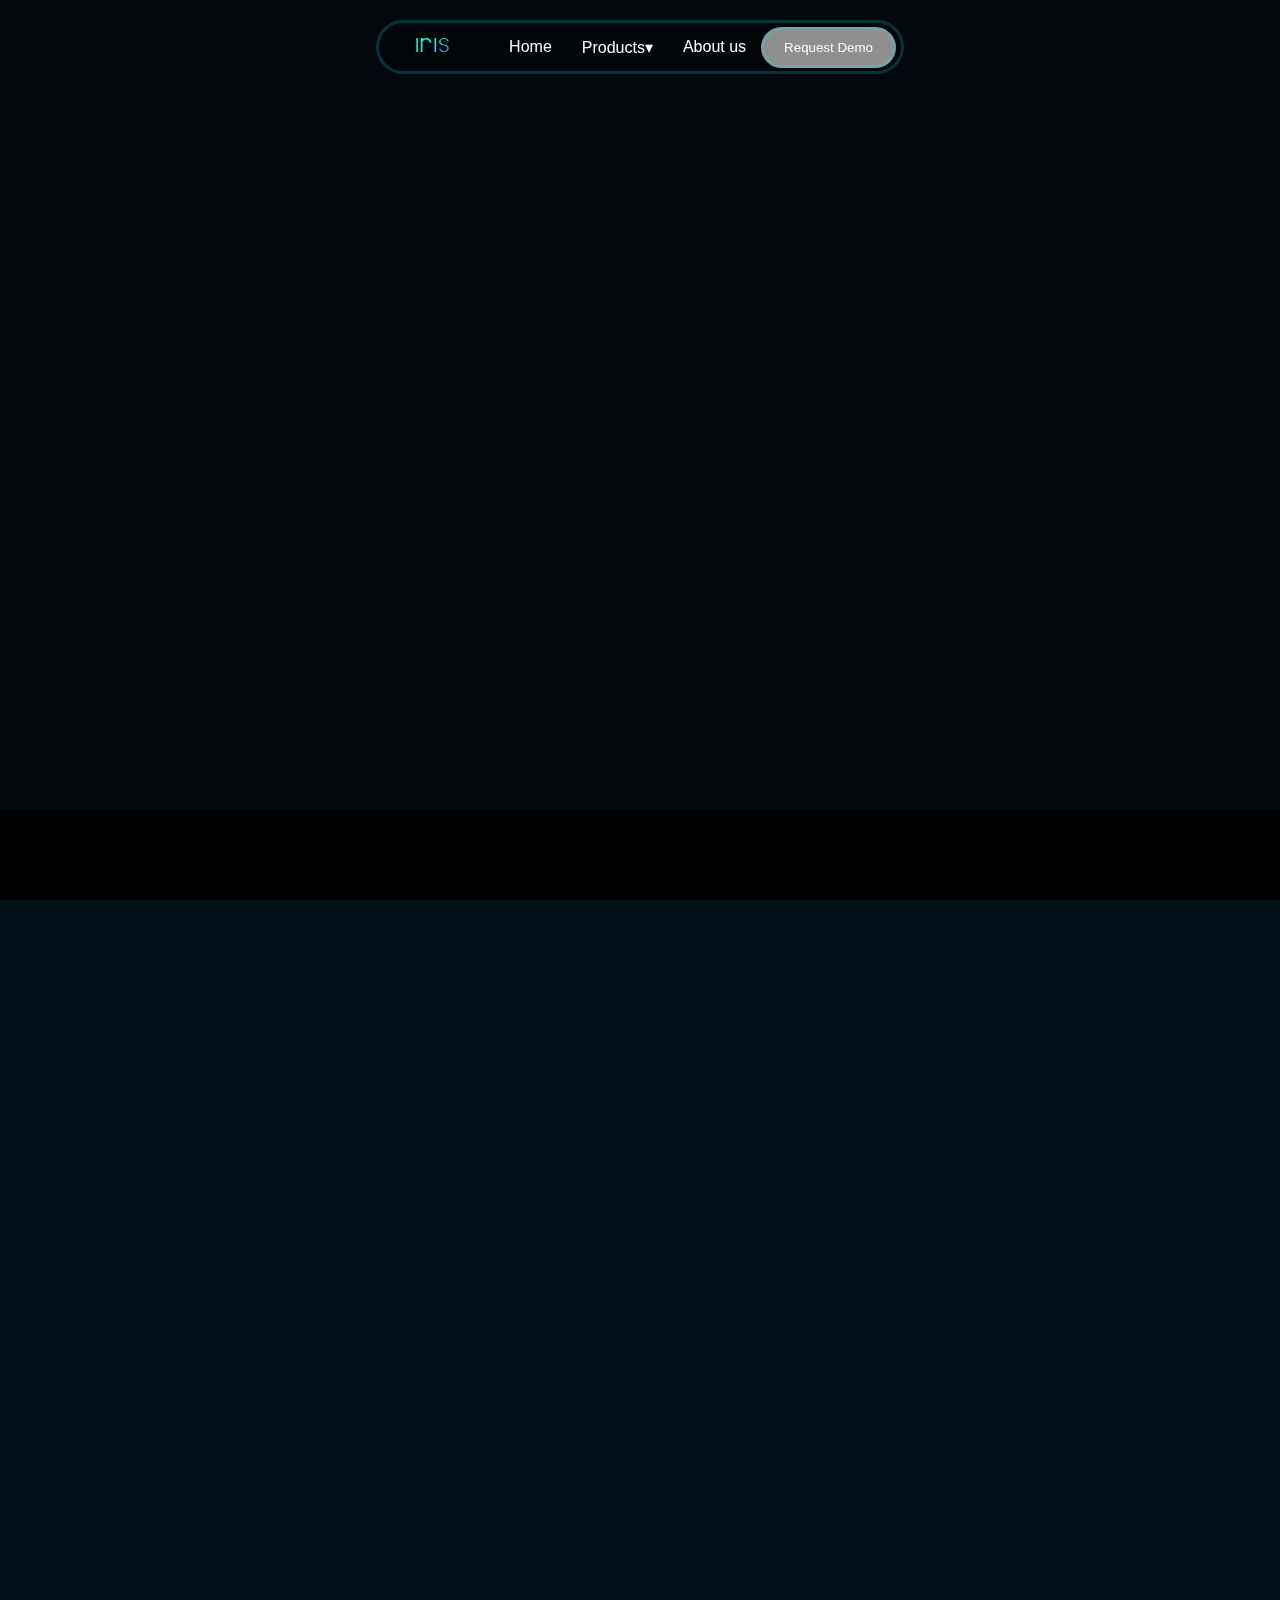
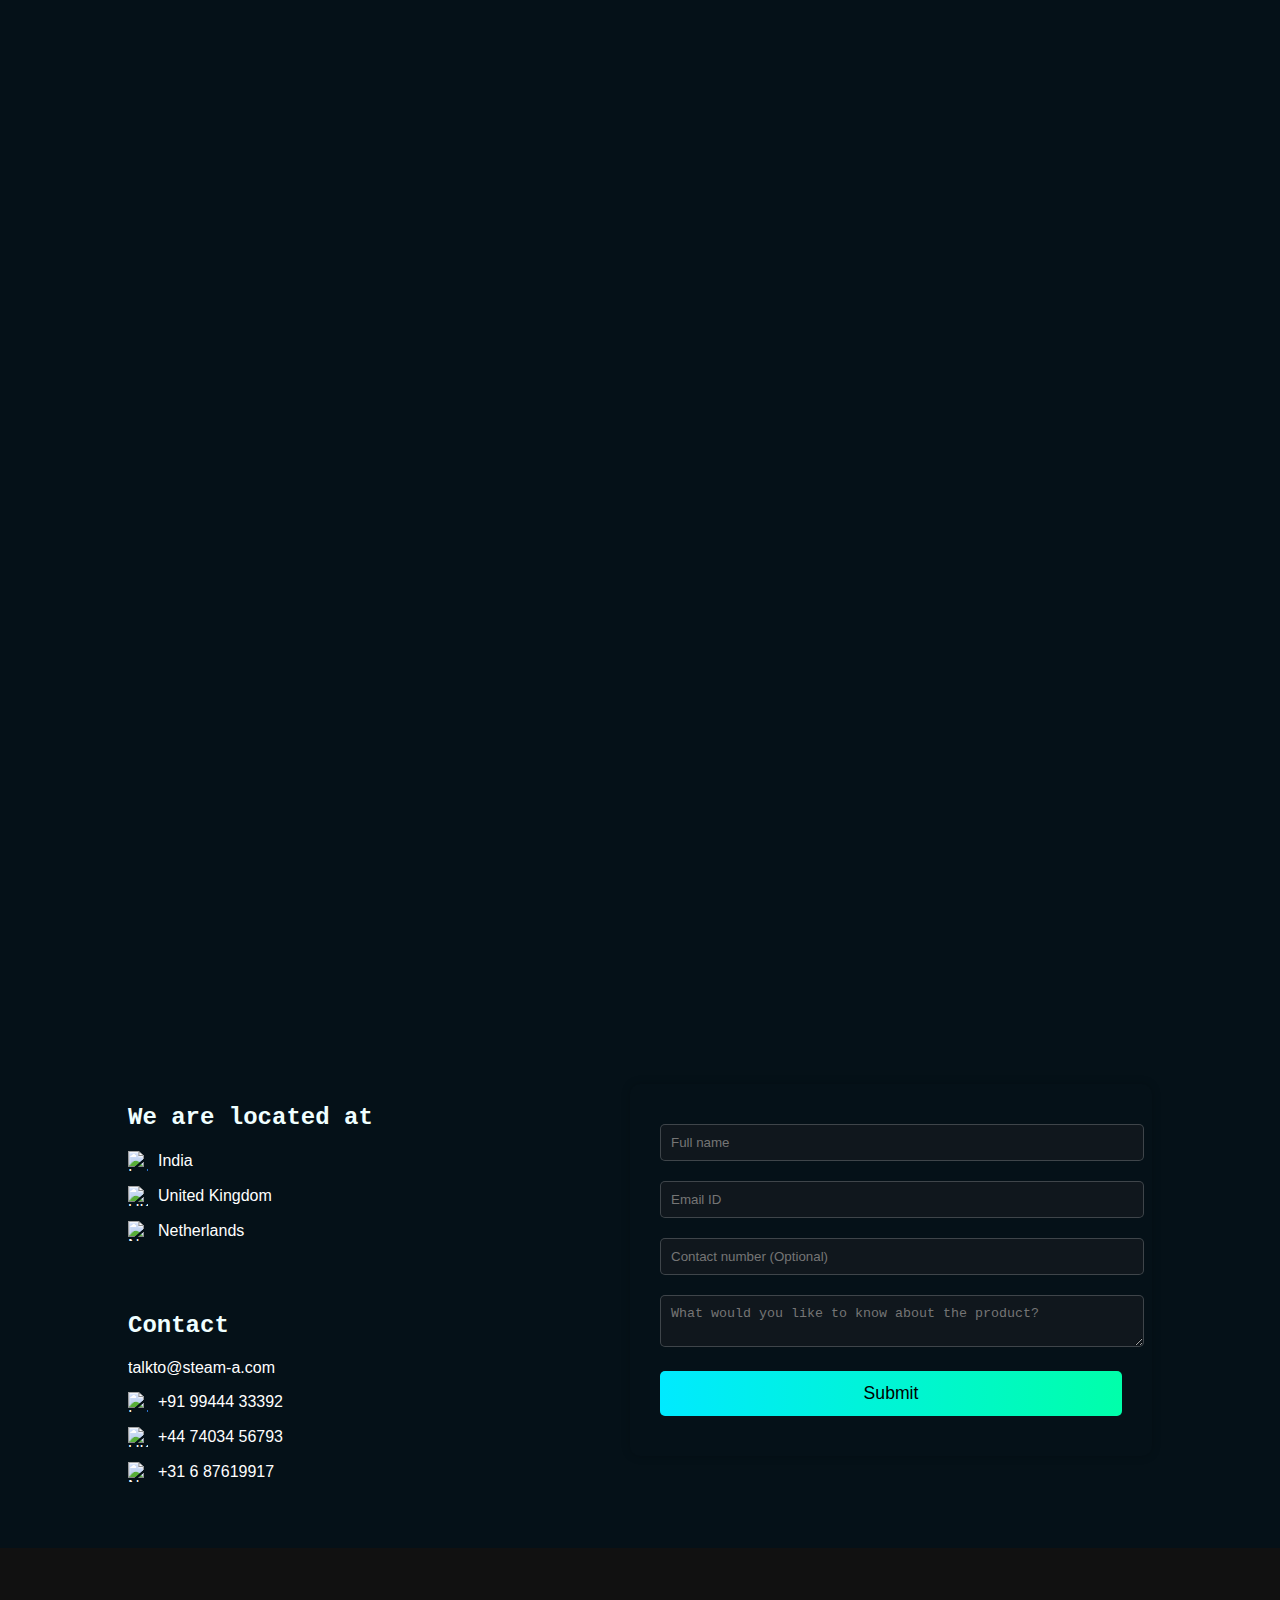
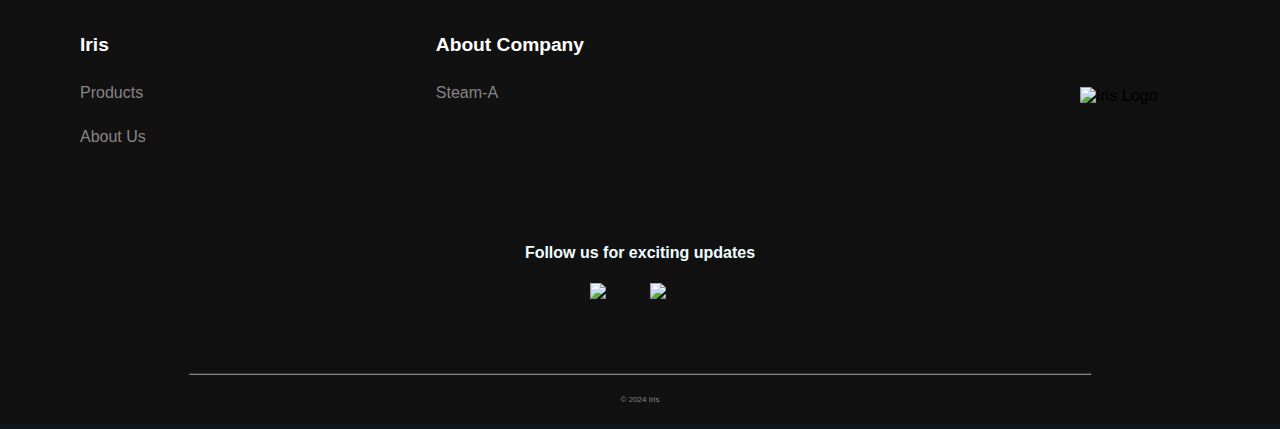
==== commit 4af780e7: "patch works" ====
--- a/index.html
+++ b/index.html
@@ -13,19 +13,19 @@
   <div class="home-container">
     <nav class="navbar">
       <div class="navbar-left">
-        <img src="./iris-logo.svg" alt="Iris Logo">
+        <a href="./index.html"><img src="./iris-logo.svg" alt="Iris Logo"></a>
       </div>
       <div class="navbar-right">
         <a href="#">Home</a>
         <div class="dropdown">
-          <a href="#">Products</a>
+          <a href="#">Products<span class="arrow">&#9662;</span></a>
           <div class="dropdown-content">
             <a href="./network.html">Network</a>
             <a href="./echo.html">Echo</a>
             <a href="./sense.html">Sense</a>
           </div>
         </div>
-        <a href="./about">About us</a>
+        <a href="./about.html">About us</a>
         <button class="request-button">
           Request Demo
           <img src="./up-right-arrow.png" alt="" class="icon">
--- a/global.css
+++ b/global.css
@@ -99,6 +99,14 @@
   .dropdown-content a:hover {
     background-color: rgba(255, 255, 255, 0.2);
   }
+  .dropdown > a .arrow {
+    display: inline-block;
+    transition: transform 0.3s ease;
+  }
+  
+  .dropdown:hover .arrow {
+    transform: rotate(-180deg);
+  }
   
   .request-button {
     background-color: rgba(171, 171, 171, 0.836);
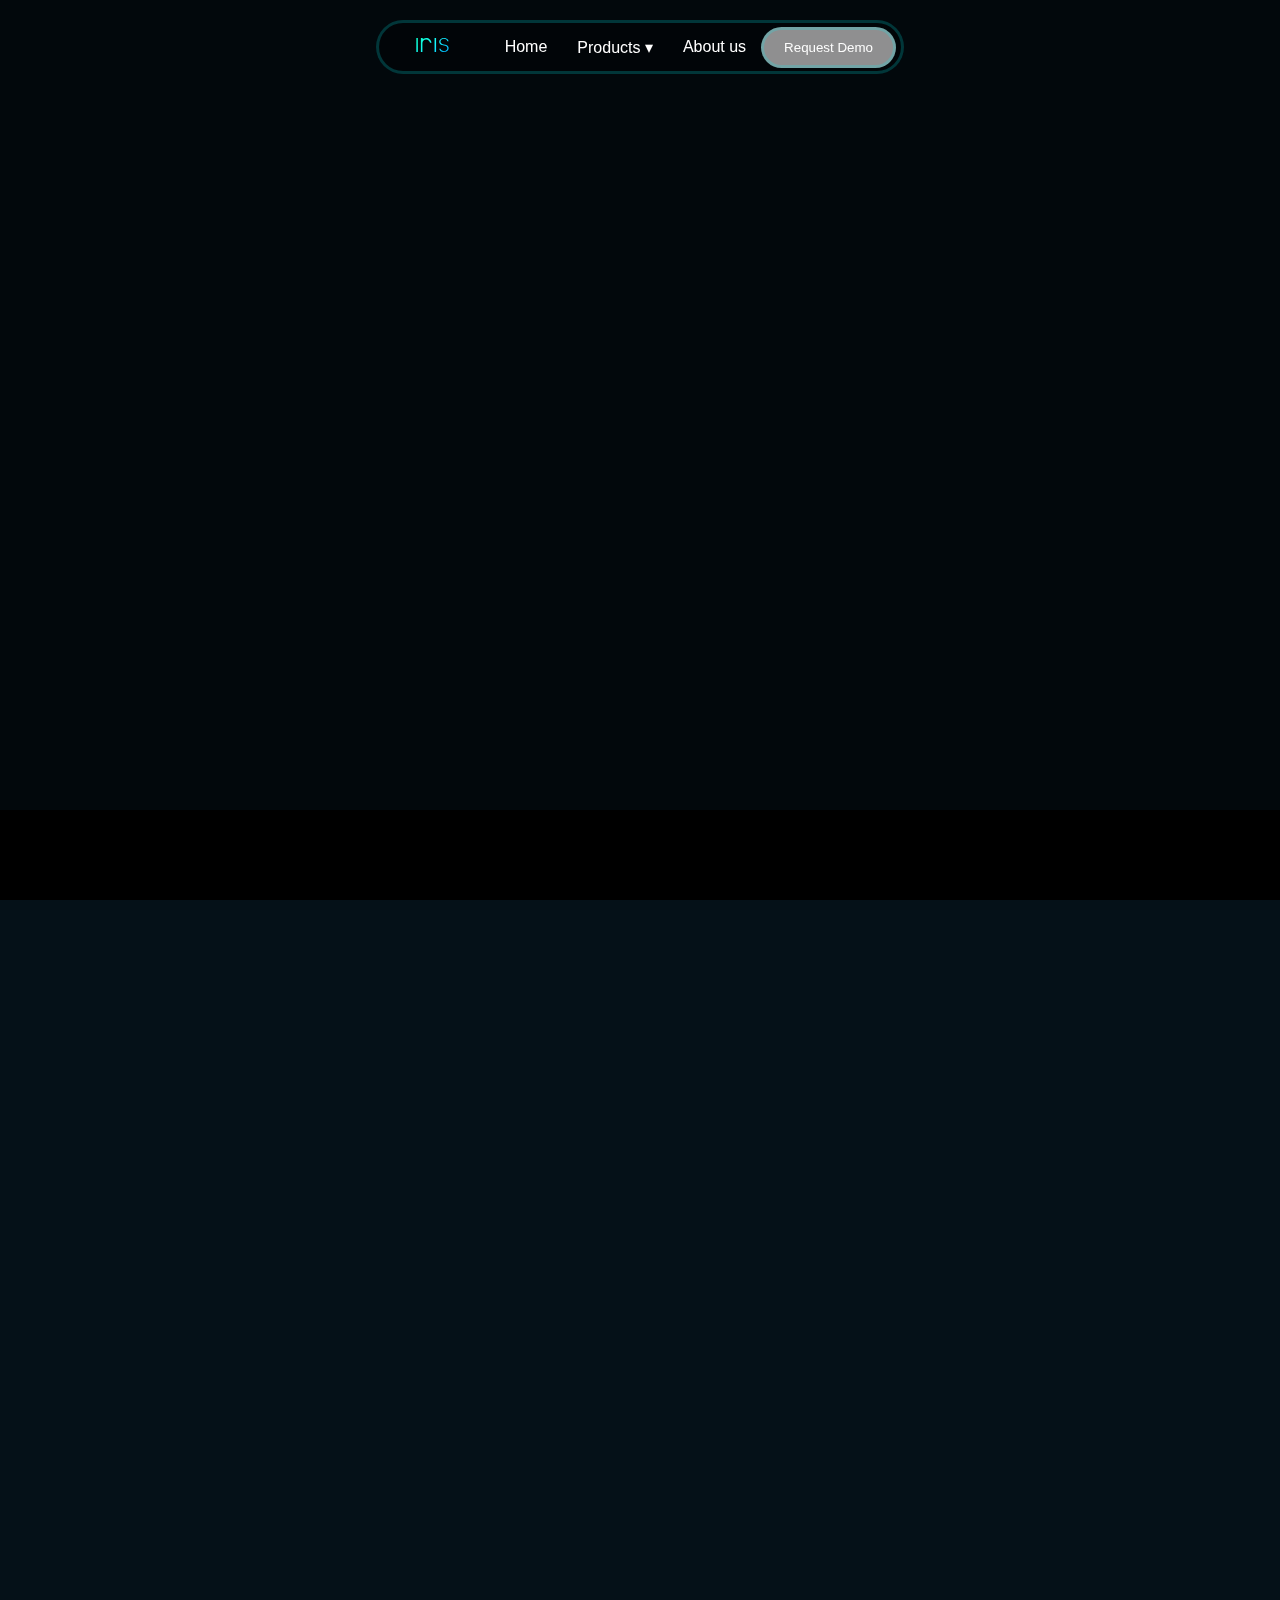
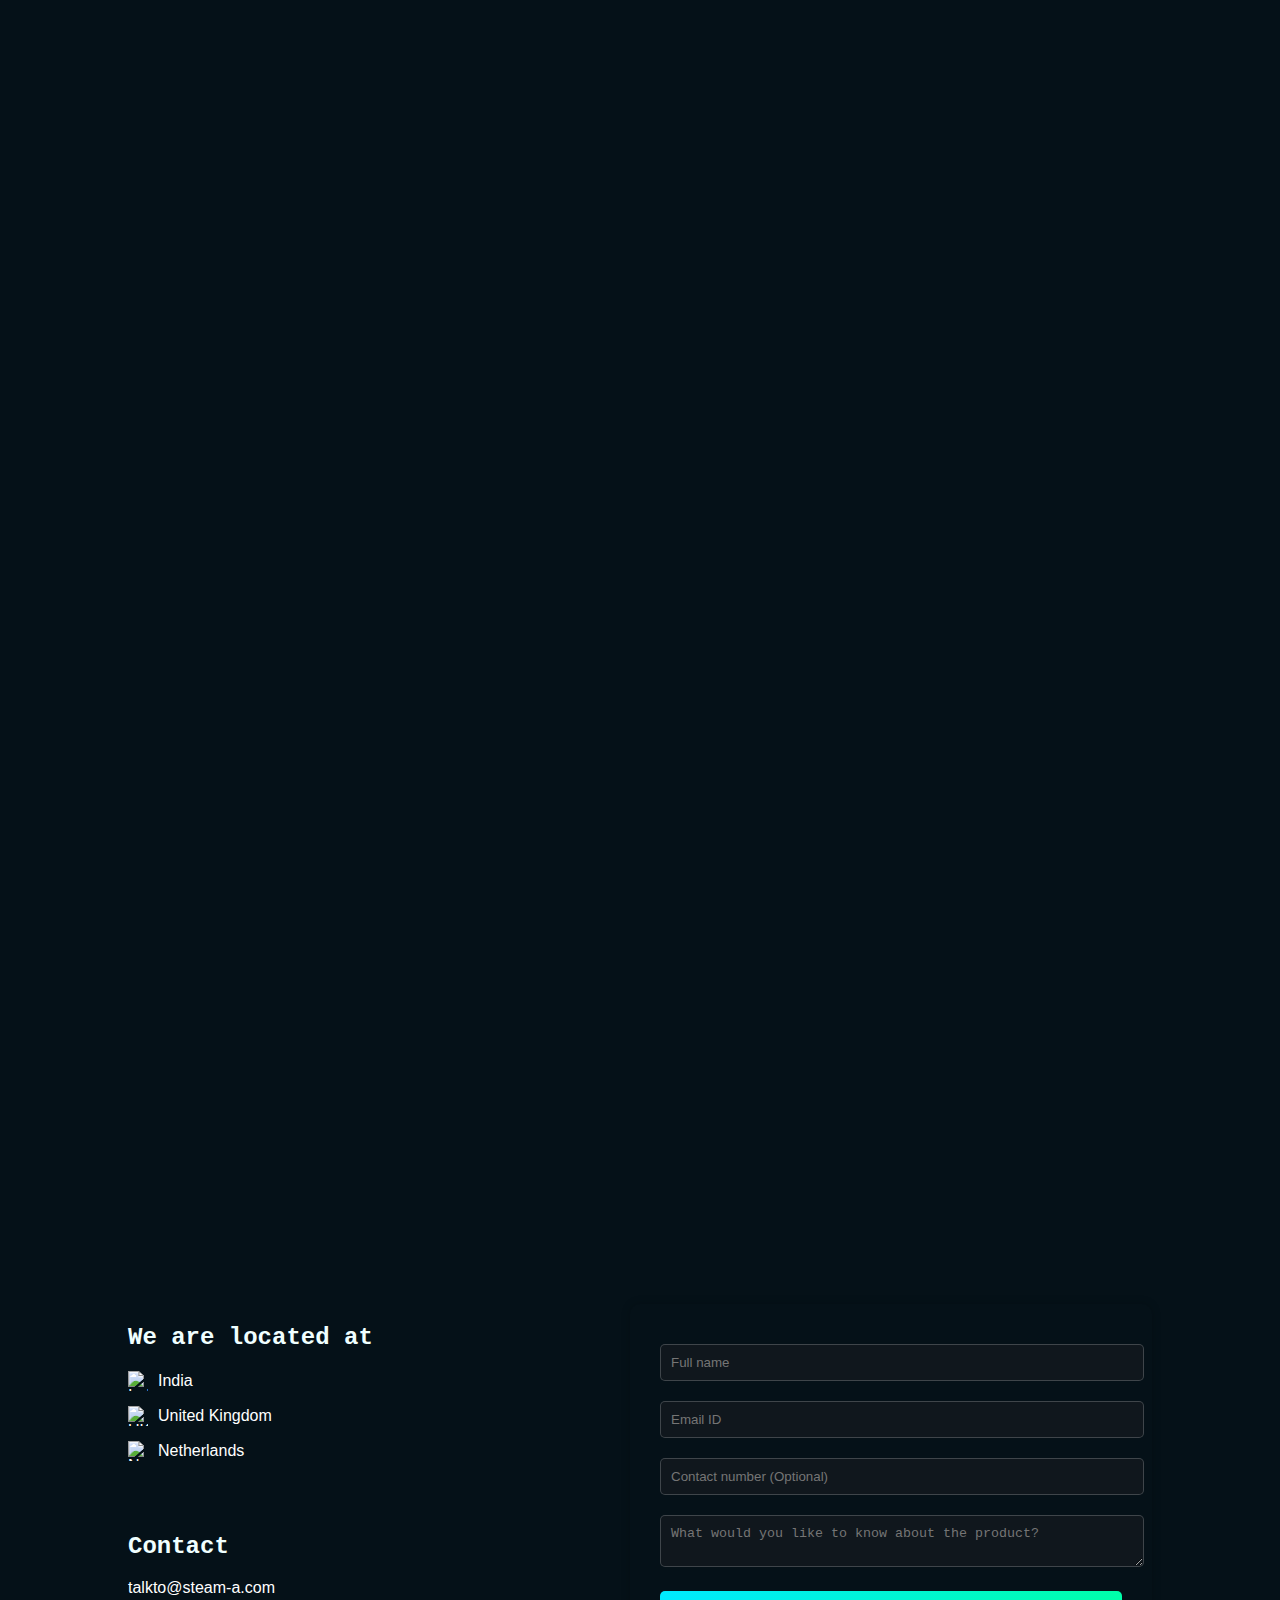
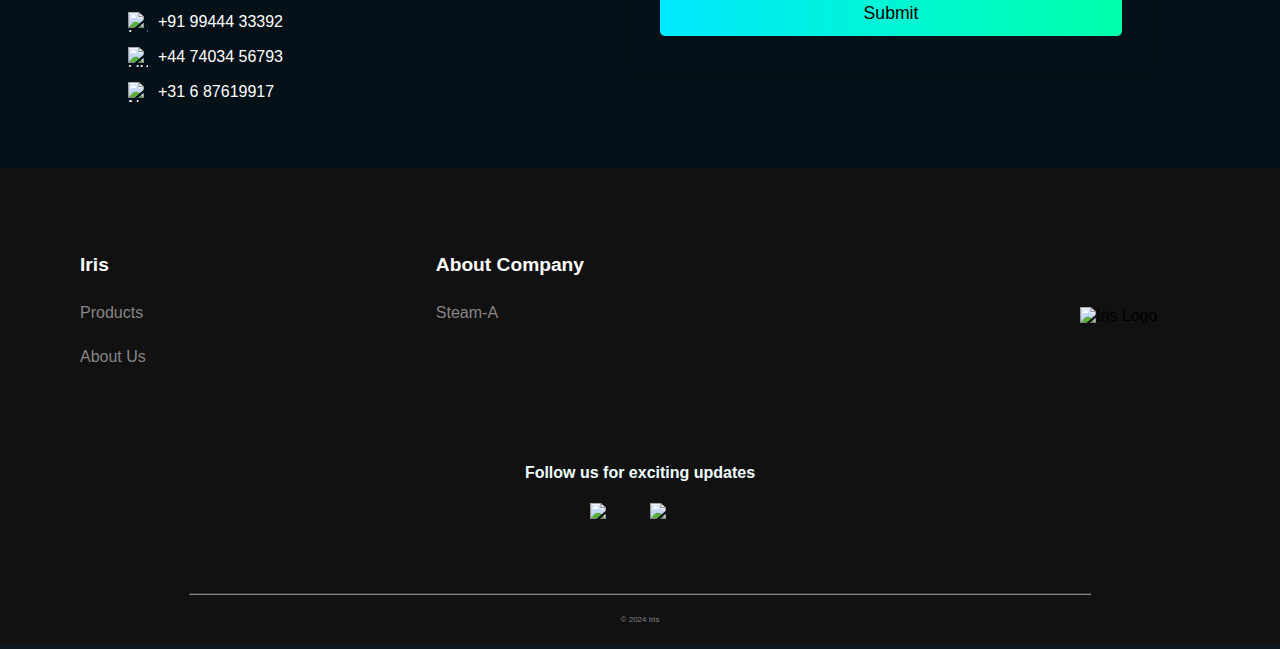
==== commit 7ec84639: "patch work" ====
--- a/index.html
+++ b/index.html
@@ -13,45 +13,49 @@
   <div class="home-container">
     <nav class="navbar">
       <div class="navbar-left">
-        <a href="./index.html"><img src="./iris-logo.svg" alt="Iris Logo"></a>
+          <a href="./index.html"><img src="assets/iris-logo.svg" alt="Iris Logo"></a>
+      </div>
+      <div class="menu-icon" onclick="toggleMenu()">
+          <div></div>
+          <div></div>
+          <div></div>
       </div>
       <div class="navbar-right">
-        <a href="#">Home</a>
-        <div class="dropdown">
-          <a href="#">Products<span class="arrow">&#9662;</span></a>
-          <div class="dropdown-content">
-            <a href="./network.html">Network</a>
-            <a href="./echo.html">Echo</a>
-            <a href="./sense.html">Sense</a>
-          </div>
-        </div>
-        <a href="./about.html">About us</a>
-        <button class="request-button">
-          Request Demo
-          <img src="./up-right-arrow.png" alt="" class="icon">
-        </button>
-        
-      </div>
-    </nav>
-  
-    <div class="hero-section">
+          <a href="./index.html">Home</a>
+          <div class="dropdown" onclick="toggleDropdown(this)">
+            <a href="#">Products <span class="arrow">&#9662;</span></a>
+              <div class="dropdown-content">
+                  <a href="./network.html">Network</a>
+                  <a href="./echo.html">Echo</a>
+                  <a href="./sense.html">Sense</a>
+              </div>
+          </div>
+          <a href="./about.html">About us</a>
+          <button class="request-button">
+              Request Demo
+              <img src="assets/up-right-arrow.png" alt="" class="icon">
+          </button>
+      </div>
+  </nav>
+  
+    <section class="hero-section">
       <div class="hero-content grow-on-scroll">
         <h1>Making EV charging reliable with our <br>AI-enabled digital twin</h1>
         <button class="request-button">
           Request Demo
-          <img src="./up-right-arrow.png" alt="" class="icon">
+          <img src="assets/up-right-arrow.png" alt="" class="icon">
         </button>
       </div>
-    </div>
-  
-    <div class="content-section grow-on-scroll">
+    </section>
+  
+    <section class="content-section grow-on-scroll">
       <h2>The Platform</h2>
       <h1>What is Iris?</h1>
       <p>Iris is our intelligent digital twin software suite that transforms your charger and energy management methods, guaranteeing unparalleled reliability and energy efficiency, all while reducing costs.</p>
       <div class="product-container grow-on-scroll">
         <div class="product-card ">
           <div class="product-card-icon">
-            <img src="./brain.svg" alt="Icon 1">
+            <img src="assets/brain.svg" alt="Icon 1">
           </div>
           <div class="product-card-content">
             <p>Comprehensive software Suite designed for charge point operators, fleet operators, Charger OEMs, energy managers and electric vehicle owners.</p>
@@ -60,7 +64,7 @@
       
         <div class="product-card">
           <div class="product-card-icon">
-            <img src="./brain.svg" alt="Icon 2">
+            <img src="assets/brain.svg" alt="Icon 2">
           </div>
           <div class="product-card-content">
             <p>Data-driven innovation for reliable EV charging</p>
@@ -69,7 +73,7 @@
       
         <div class="product-card">
           <div class="product-card-icon">
-            <img src="./thunder.png" alt="Icon 3">
+            <img src="assets/thunder.png" alt="Icon 3">
           </div>
           <div class="product-card-content">
             <p>Simplifying the journey to a sustainable future</p>
@@ -78,21 +82,138 @@
       
         <div class="product-card">
           <div class="product-card-icon">
-            <img src="./brain.svg" alt="Icon 4">
+            <img src="assets/brain.svg" alt="Icon 4">
           </div>
           <div class="product-card-content">
             <p>Transform the way you manage stakeholders and assets in Electric Vehicle Charging Ecosystem</p>
           </div>
         </div>
       </div>
-    </div>
+    </section>
   
       
-      <div class="bus-container grow-on-scroll">
+      <section class="bus-container grow-on-scroll">
         <h1>Towards the vision of powering a <span>billion electric miles</span> everyday!</h1>
-      </div>
-  
-      <div class="suite-container grow-on-scroll">
+      </section>
+      <section class="road grow-on-scroll">
+        <div class="background-setup">
+            <div class="big-building bgprop">
+                <img src="assets/building.png" alt="">
+              
+            </div>
+    
+            <div class="small-charger bgprop">
+                <img src="assets/bunk.png" alt="">
+            </div>
+    
+            
+            <div class="plant bgprop">
+                <img src="assets/smalltree.png" alt="" >
+               </div>
+    
+               <div class="big-charger bgprop">
+                <img src="assets/iris-bunk.png" alt="">
+            </div>
+     
+               <div class="big-tree bgprop">
+               <img src="assets/chris-tree.png" alt="">
+    
+            </div>
+    
+            <div class="small-charger bgprop">
+                <img src="assets/building.png" alt="">
+            </div>
+    
+            <div class="small-charger bgprop">
+                <img src="assets/building.png" alt="">
+            </div>
+    
+            
+            <div class="big-charger bgprop">
+                <img src="assets/iris-bunk.png" alt="">
+            </div>
+    
+    
+            <div class="small-building bgprop">
+                <img src="assets/square-building.png" alt="">
+            </div>
+    
+               <div class="small-tree bgprop">
+                <img src="assets/tree.png" alt="">
+                </div>
+               
+    
+        
+                <div class="big-charger bgprop">
+                    <img src="assets/iris-bunk.png" alt="">
+                </div>
+    
+               
+             
+    
+              
+                <div class="big-building bgprop">
+                    <img src="assets/bunk.png" alt="">
+                
+                </div>
+    
+                <div class="small-charger bgprop">
+                    <img src="assets/building.png" alt="">
+                </div>
+        
+            
+                <div class="plant bgprop">
+                    <img src="assets/tree.png" alt="" >
+                   </div>
+    
+            
+                   <div class="big-charger bgprop">
+                    <img src="assets/iris-bunk.png" alt="">
+                </div>
+    
+     
+                <div class="big-tree bgprop">
+                    <img src="assets/chris-tree.png" alt="">
+         
+                 </div>
+     
+    
+                 <div class="big-building bgprop">
+                    <img src="assets/bunk.png" alt="">
+                  
+                </div>
+        
+                <div class="small-charger bgprop">
+                    <img src="assets/building.png" alt="">
+                </div>
+        
+                
+                <div class="plant bgprop">
+                    <img src="assets/tree.png" alt="" >
+                   </div>
+         
+                       
+    
+            
+            </div>
+        <div class="foreground">
+            <div class="vehicles">
+                <div class="bus">
+            
+                    <img src="assets/bus.png" alt=""></div>
+                <div class="car"><img src="assets/car.png" alt=""></div>
+                <div class="truck">
+                    <img src="assets/truck.png" alt="">
+                </div>
+            </div>
+        </div>
+    
+    
+        <div class="road"></div>
+        
+    </section>
+  
+      <section class="suite-container grow-on-scroll">
         <h1 class="suite-title">Iris Suite</h1>
         <h2 class="suite-subtitle">Our Products</h2>
         <div class="suite-cards">
@@ -101,7 +222,7 @@
                     <img src="https://framerusercontent.com/images/3ZjJBrQRynebqnDloPzr1NTnkS8.png?scale-down-to=512" alt="Iris Network" class="suite-card-image">
                     <p class="suite-card-description">Intelligent EV charging network management software to simplify extensive networks</p>
                 </div>
-                <a href="#" class="suite-button">
+                <a href="assets/network.html" class="suite-button">
                     <span>Know More</span>
                     <span class="icon">→</span>
                 </a>
@@ -111,7 +232,7 @@
                     <img src="https://framerusercontent.com/images/sAnE2Efd7nCl7cxRsIjH9eAwfDk.png?scale-down-to=512" alt="Iris Sense" class="suite-card-image">
                     <p class="suite-card-description">All encompassing data tool for all your business needs without any complex coding skills!</p>
                 </div>
-                <a href="#" class="suite-button">
+                <a href="./echo.html" class="suite-button">
                     <span>Know More</span>
                     <span class="icon">→</span>
                 </a>
@@ -121,16 +242,16 @@
                     <img src="https://framerusercontent.com/images/ojKHemUQhQy2DN9fGTRaXk7aaw.png?scale-down-to=512" alt="Iris Echo" class="suite-card-image">
                     <p class="suite-card-description">Virtual Smart-Charger to test your CSMS quickly, effortlessly & at a lower cost across various scenarios</p>
                 </div>
-                <a href="#" class="suite-button">
+                <a href="./sense.html" class="suite-button">
                     <span>Know More</span>
                     <span class="icon">→</span>
                 </a>
             </div>
         </div>
         
-    </div>
-  
-    <div class="outer-loc">
+    </section>
+  
+    <section class="outer-loc">
       <div class="location-container">
           <!-- Location Details -->
           <div class="location-details">
@@ -159,20 +280,20 @@
               </form>
           </div>
       </div>
-  </div>
+  </section>
   
   <div class="footer-container">
     <footer>
       <div class="footersec">
       <div class="footer-section">
         <h4>Iris</h4><br>
-        <a href="#">Products</a><br>
-        <a href="#">About Us</a>
+        <a href="./network.html">Products</a><br>
+        <a href="./about.html">About Us</a>
       </div>
   
       <div class="footer-section">
         <h4>About Company</h4><br>
-        <a href="#">Steam-A</a>
+        <a href="./index.html">Steam-A</a>
       </div>
     </div>
       <div class="footer-section logo">
--- a/style.css
+++ b/style.css
@@ -554,6 +554,57 @@
             opacity: 0.8;
         }
         
+        .background-setup {
+          display: flex;
+          position: relative;
+          z-index: 1;
+          width: 100vw;
+          justify-content: space-around;
+          gap: 10px;
+          overflow: hidden; /* Prevent horizontal overflow */
+        }
+        
+        .bgprop {
+          position: relative; /* Ensure they are relative to background-setup container */
+          z-index: 1; /* Lower z-index to ensure they are behind the vehicles */
+        }
+        
+        .bgprop img {
+          height: 90px;
+          width: 90px;
+        }
+        
+        .vehicles {
+          display: flex;
+          position: relative;
+          bottom: 60px;
+          z-index: 99; /* Vehicles are in front of the background elements */
+          justify-content: space-around;
+          align-items: center;
+        }
+        
+        .vehicles div img {
+          height: 100px;
+          width: 80%;
+        }
+        
+        div.road {
+          width: 100%;
+          border: 3px solid white;
+          position: relative;
+          z-index: 100; /* Road stays on top */
+          bottom: 70px;
+        }
+        
+        .car {
+          position: relative;
+          top: 25px;
+        }
+        
+        body {
+          overflow-x: hidden; /* Ensure the body does not scroll horizontally */
+        }
+        
 
       
       
--- a/global.css
+++ b/global.css
@@ -38,41 +38,45 @@
     width: 40%;
     max-width: 1200px;
     z-index: 1000;
-  }
-  
-  .navbar-left img {
+}
+
+.navbar-left img {
     height: 30px;
     width: auto;
     padding: 5px;
-  }
-  
-  .navbar-right {
+}
+
+.navbar-right {
     display: flex;
     align-items: center;
-  }
-  
-  .navbar a {
+}
+
+.navbar a {
     text-decoration: none;
     color: white;
     padding: 10px 15px;
     transition: color 0.3s ease;
-  }
-  
-  .navbar a:hover {
+}
+
+.navbar a:hover {
     color: rgba(16, 181, 226, 0.7);
-  }
-  
-  .dropdown {
+}
+
+.dropdown {
     position: relative;
     display: inline-block;
-  }
-  
-  .dropdown > a::after {
-    font-size: 0.7em;
-    margin-left: 5px;
-  }
-  
-  .dropdown-content {
+}
+dropdown > a .arrow {
+  display: inline-block;
+  transition: transform 0.3s ease;
+}
+
+.dropdown:hover .arrow {
+  transform: rotate(-180deg);
+}
+
+
+.dropdown-content {
     display: none;
     position: absolute;
     background-color: rgba(255, 255, 255, 0.1);
@@ -83,32 +87,30 @@
     z-index: 1;
     border-radius: 5px;
     overflow: hidden;
-  }
-  
-  .dropdown:hover .dropdown-content {
+}
+
+.dropdown:hover .dropdown-content {
     display: block;
-  }
-  
-  .dropdown-content a {
+}
+
+.dropdown-content a {
     color: white;
     padding: 12px 16px;
     text-decoration: none;
     display: block;
-  }
-  
-  .dropdown-content a:hover {
+}
+
+.dropdown-content a:hover {
     background-color: rgba(255, 255, 255, 0.2);
-  }
-  .dropdown > a .arrow {
+}
+
+.dropdown > a .arrow {
     display: inline-block;
     transition: transform 0.3s ease;
-  }
-  
-  .dropdown:hover .arrow {
-    transform: rotate(-180deg);
-  }
-  
-  .request-button {
+}
+
+
+.request-button {
     background-color: rgba(171, 171, 171, 0.836);
     color: rgb(253, 253, 253);
     border: none;
@@ -122,30 +124,102 @@
     transition: all 0.3s ease;
     overflow: hidden;
     position: relative;
-  }
-  
-  .request-button span {
+}
+
+.request-button span {
     display: inline-block;
     transition: all 0.3s ease;
-  }
-  
-  .request-button .icon {
+}
+
+.request-button .icon {
     opacity: 0;
     width: 0;
     margin-left: 0;
     transition: all 0.3s ease;
-  }
-  
-  .request-button:hover {
+}
+
+.request-button:hover {
     padding-right: 20px;
     background-image: var(--button-gradient);
-  }
-  
-  .request-button:hover .icon {
+}
+
+.request-button:hover .icon {
     opacity: 1;
     width: 20px;
     margin-left: 10px;
-  }
+}
+
+/* Mobile styles */
+.menu-icon {
+    display: none;
+    cursor: pointer;
+    padding: 10px;
+}
+
+.menu-icon div {
+    width: 25px;
+    height: 3px;
+    background-color: white;
+    margin: 5px 0;
+    transition: 0.4s;
+}
+
+@media screen and (max-width: 768px) {
+    .navbar {
+        flex-direction: column;
+        align-items: flex-start;
+        padding: 10px;
+        border-radius: 10px;
+        width: 90%;
+    }
+
+    .navbar-right {
+        display: none;
+        flex-direction: column;
+        width: 100%;
+        align-items: flex-start;
+    }
+
+    .navbar-right.active {
+        display: flex;
+    }
+
+    .menu-icon {
+        display: block;
+        position: absolute;
+        top: 10px;
+        right: 10px;
+    }
+
+    .dropdown-content {
+        position: static;
+        background-color: transparent;
+        box-shadow: none;
+    }
+
+    .dropdown:hover .dropdown-content {
+        display: none;
+    }
+
+    .dropdown.active .dropdown-content {
+        display: block;
+    }
+
+    .request-button {
+        margin-top: 10px;
+        width: 100%;
+        justify-content: center;
+        padding-right: 20px;
+        background-image: var(--button-gradient);
+    }
+
+    .request-button .icon {
+        opacity: 1;
+        width: 20px;
+        margin-left: 10px;
+    }
+}
+  
   
   /* Responsive styles */
   @media (max-width: 1200px) {
@@ -164,7 +238,7 @@
     }
   }
   
-  @media (max-width: 768px) {
+  /* @media (max-width: 768px) {
     .navbar {
       flex-direction: column;
       align-items: center;
@@ -187,7 +261,7 @@
     .request-button {
       padding: 8px 16px;
     }
-  }
+  } */
   
   @media (max-width: 576px) {
     .navbar {
